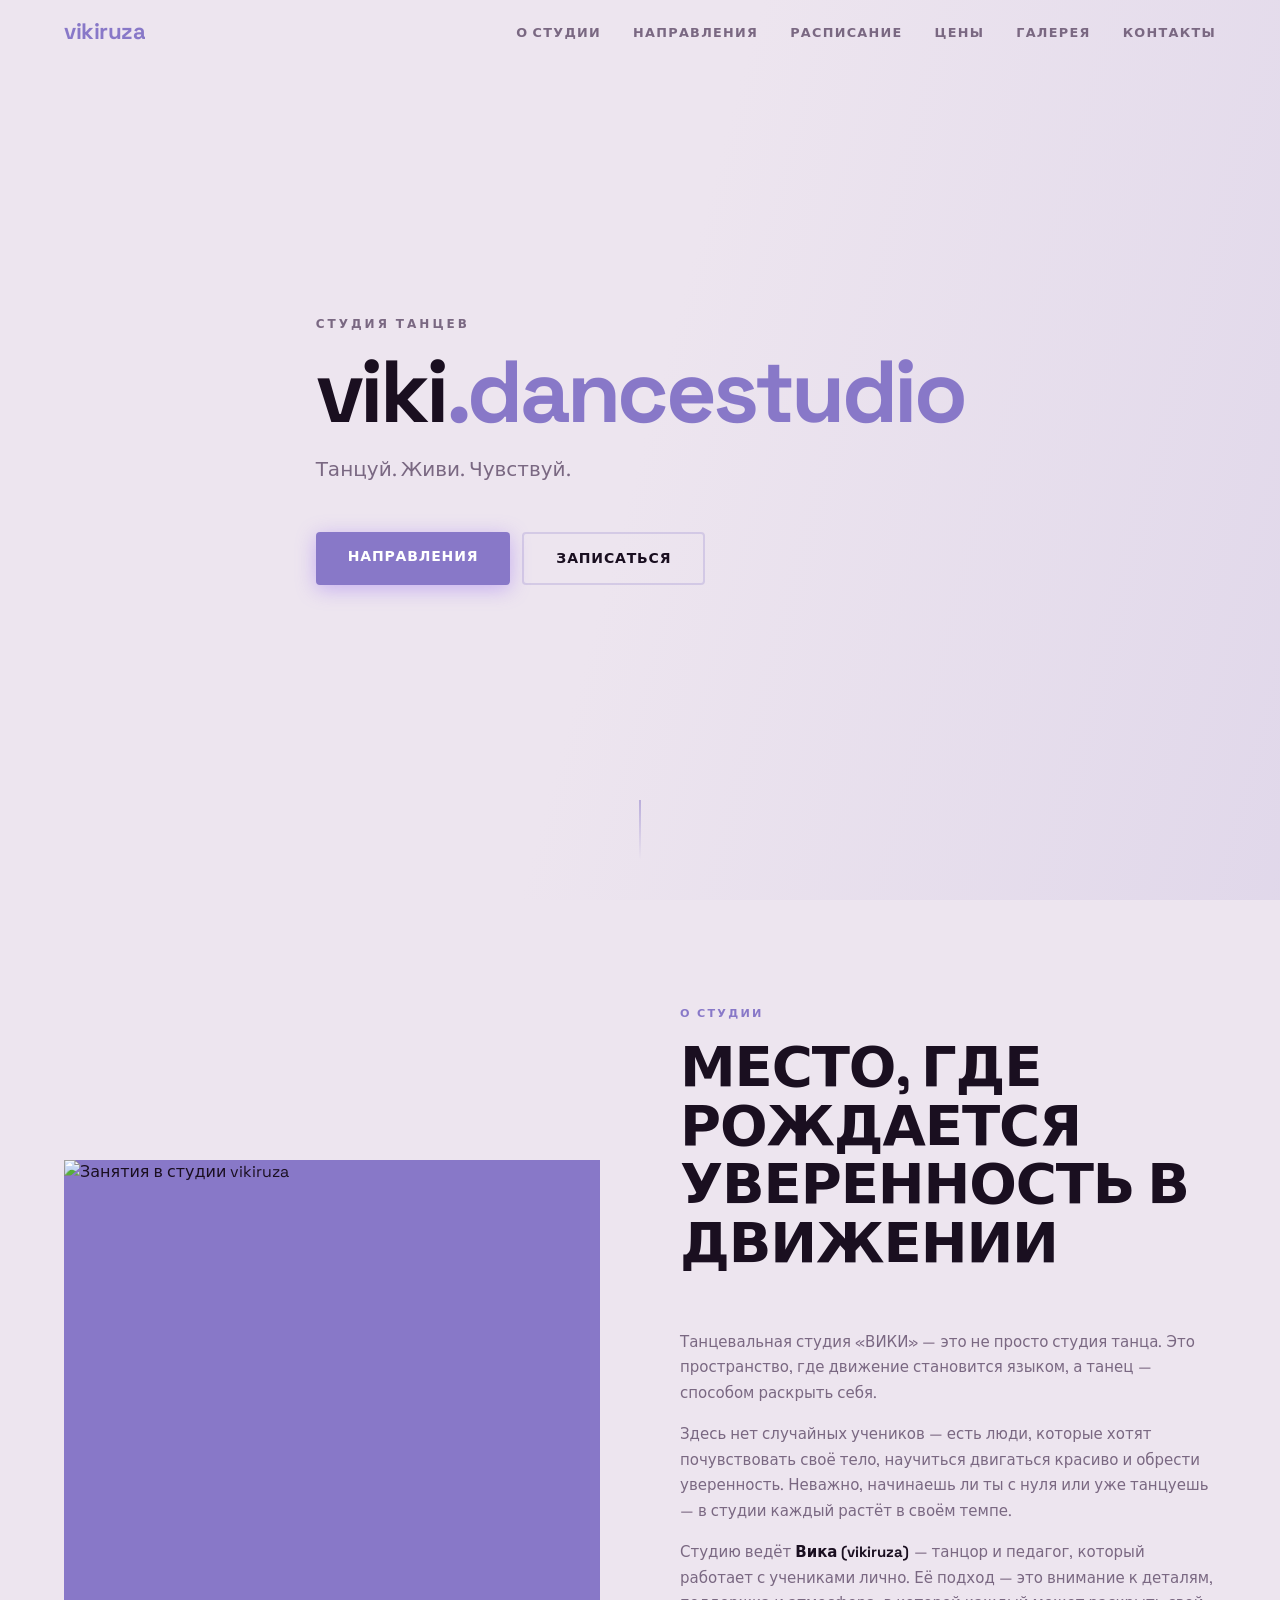
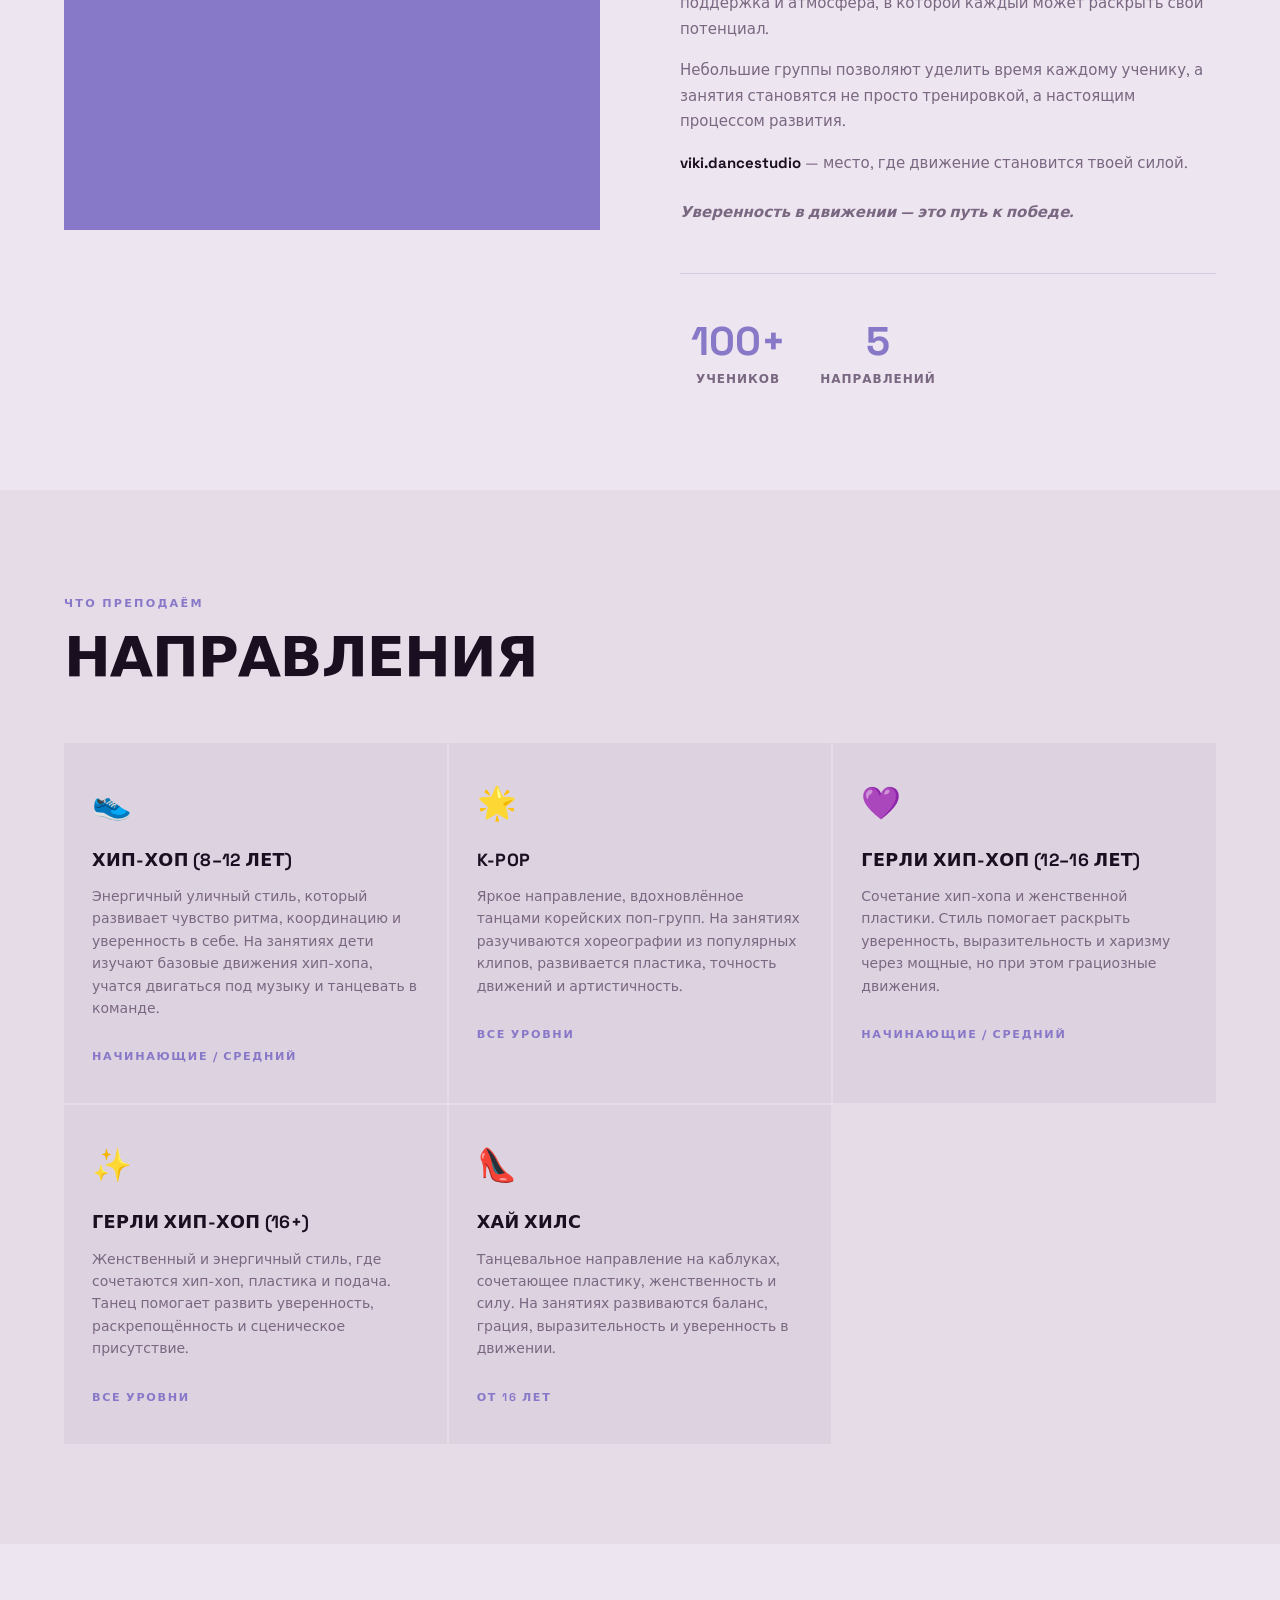
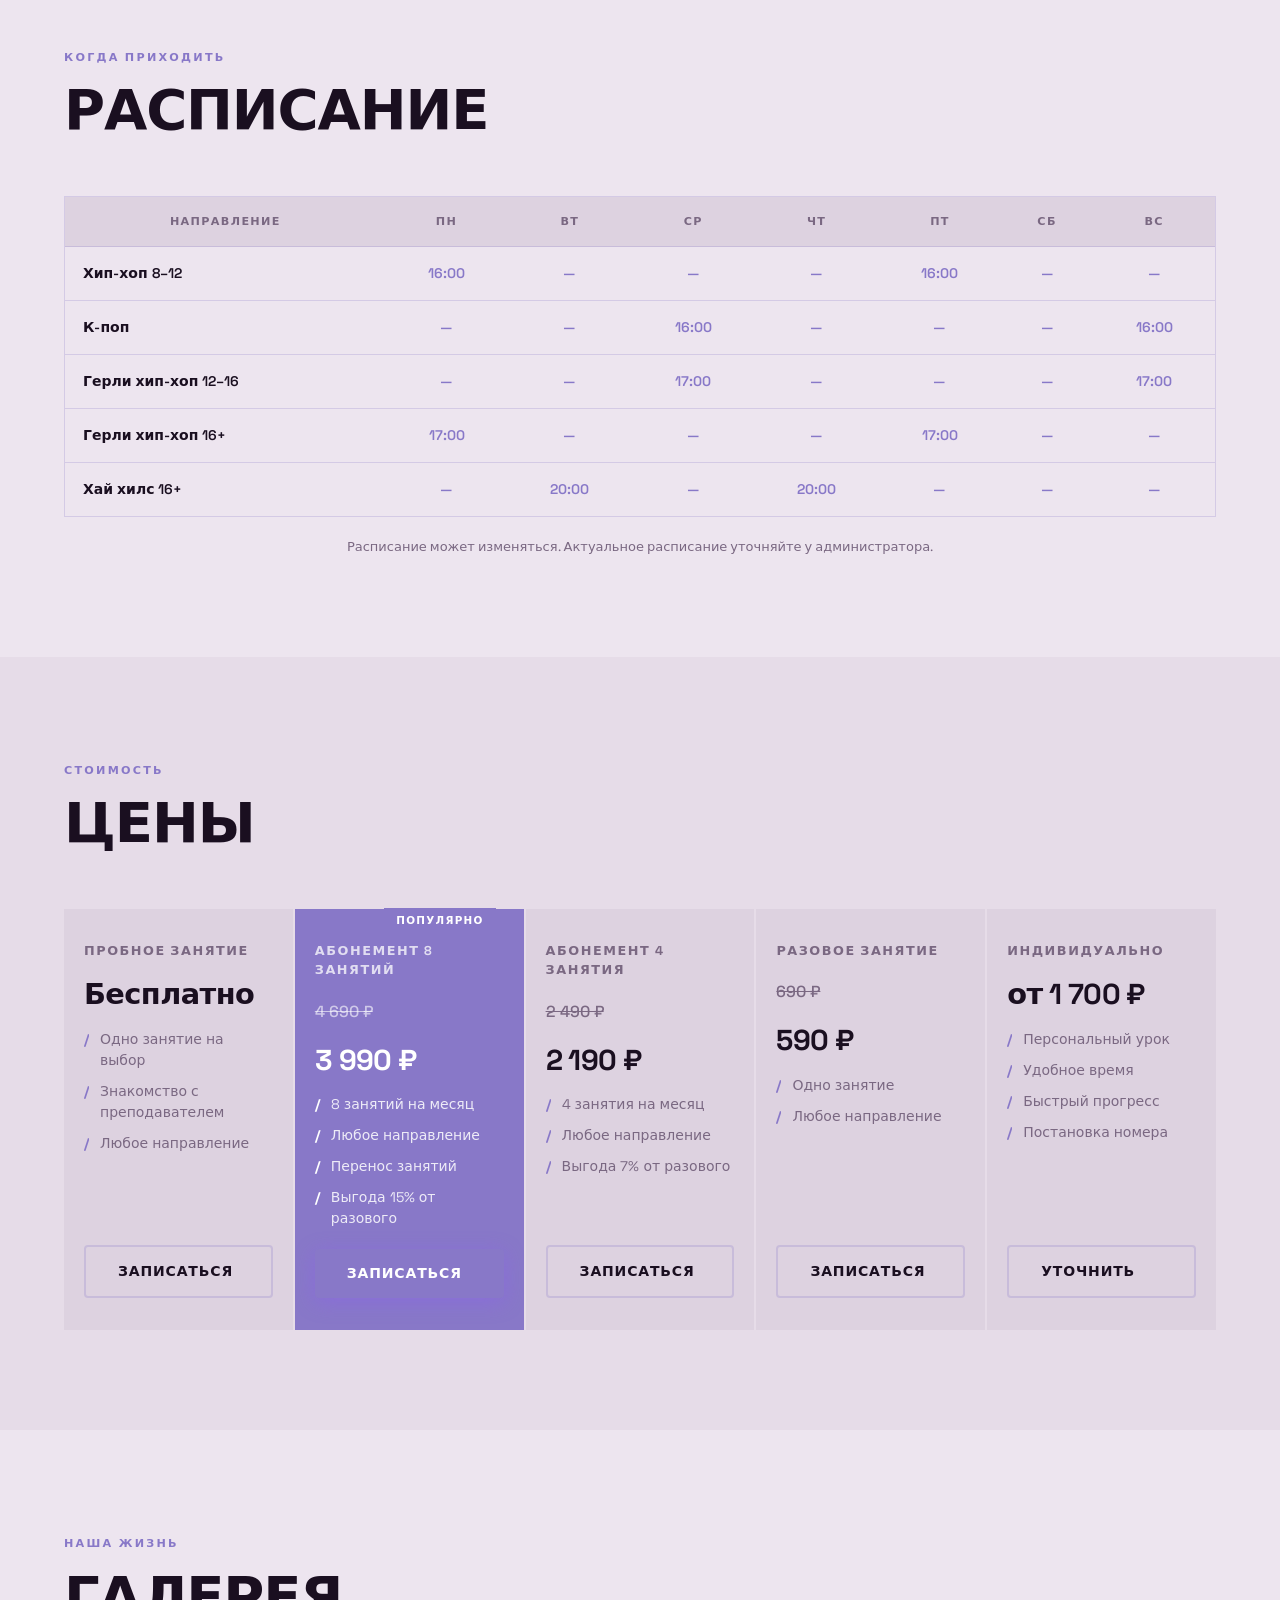
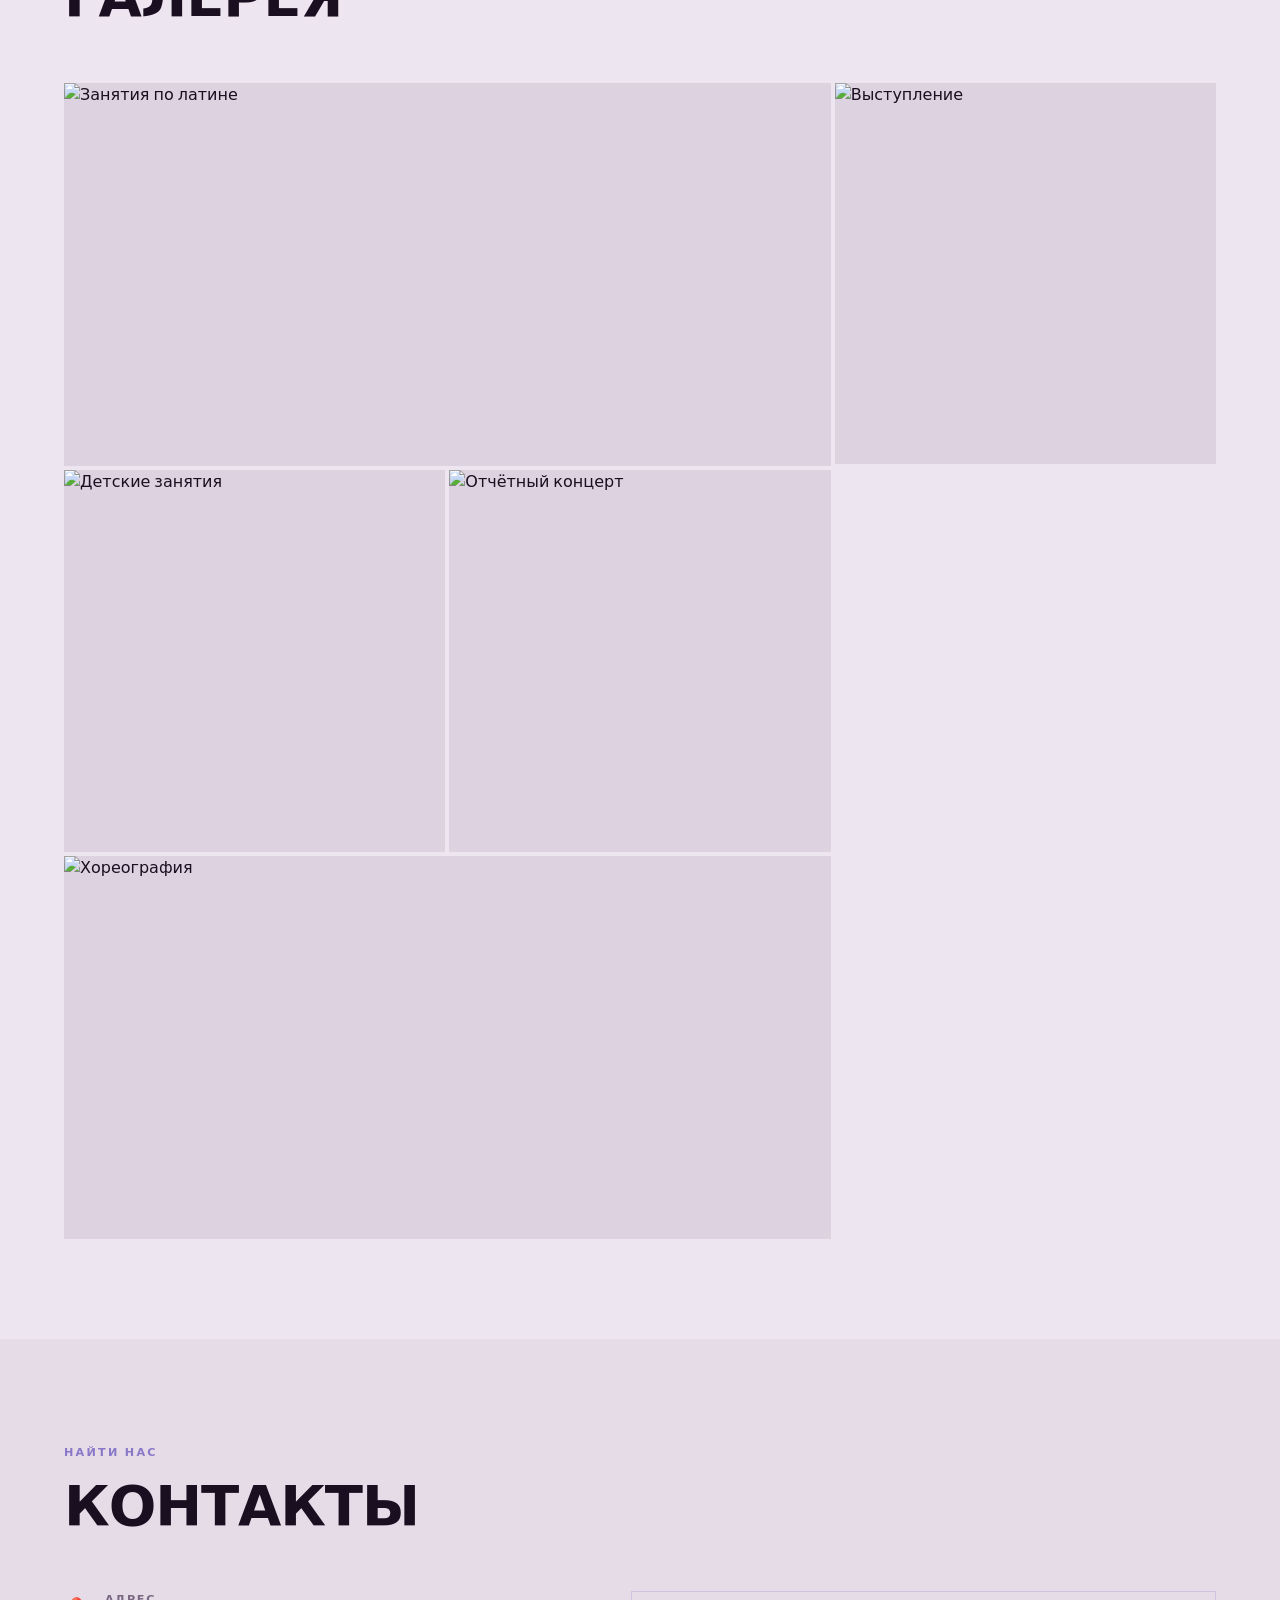
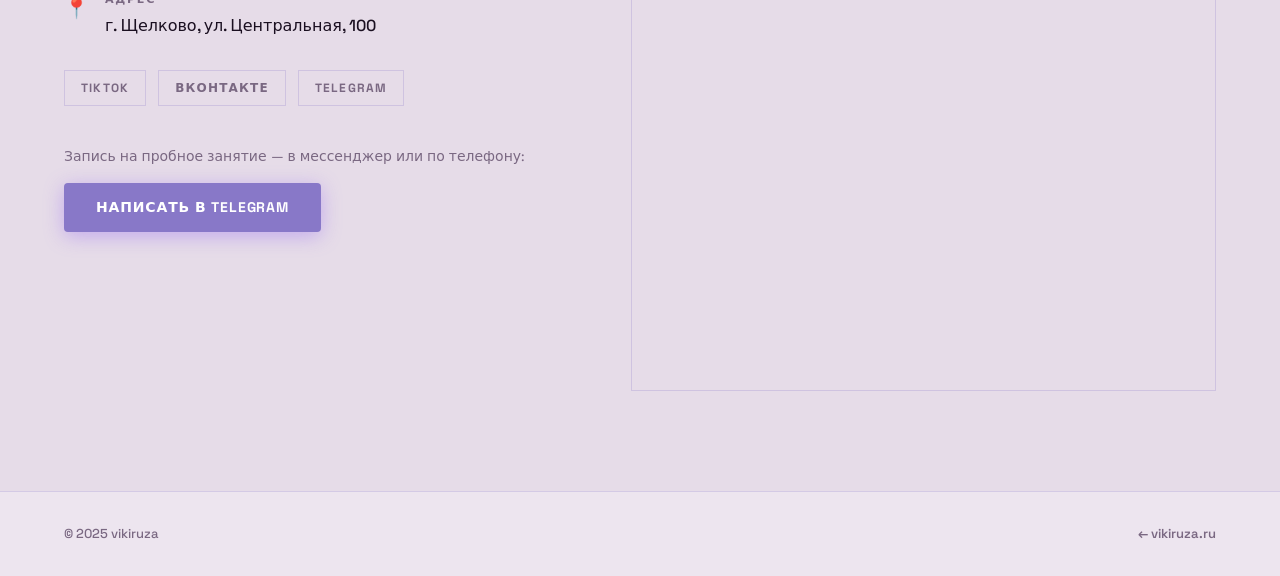
==== dancestudio/index.html @ 32220b88 "+" ====
<!DOCTYPE html>
<html lang="ru">
<head>
  <meta charset="UTF-8">
  <meta name="viewport" content="width=device-width, initial-scale=1.0">
  <title>vikiruza — Студия танцев</title>
  <meta name="description" content="Студия танцев vikiruza — групповые и индивидуальные занятия. Латина, хастл, чувственная хореография.">
  <link rel="stylesheet" href="../style.css">
  <link rel="preconnect" href="https://fonts.googleapis.com">
  <link rel="preconnect" href="https://fonts.gstatic.com" crossorigin>
  <link href="https://fonts.googleapis.com/css2?family=Space+Grotesk:wght@400;500;600;700;800&display=swap" rel="stylesheet">
</head>
<body>

  <!-- Навигация -->
  <header class="header">
    <nav class="nav container">
      <a href="/" class="nav__logo">vikiruza</a>
      <button class="nav__burger" id="burger" aria-label="Меню">
        <span></span><span></span><span></span>
      </button>
      <ul class="nav__links" id="nav-links">
        <li><a href="#about">О студии</a></li>
        <li><a href="#directions">Направления</a></li>
        <li><a href="#schedule">Расписание</a></li>
        <li><a href="#prices">Цены</a></li>
        <li><a href="#gallery">Галерея</a></li>
        <li><a href="#contacts">Контакты</a></li>
      </ul>
    </nav>
  </header>

  <!-- Hero -->
  <section class="hero" id="hero">
    <div class="hero__bg"></div>
    <div class="hero__content container">
      <p class="hero__subtitle">Студия танцев</p>
      <h1 class="hero__title">viki<span class="hero__title-accent">.dancestudio</span></h1>
      <p class="hero__tagline">Танцуй. Живи. Чувствуй.</p>
      <div class="hero__actions">
        <a href="#directions" class="btn btn--primary">Направления</a>
        <a href="#contacts" class="btn btn--outline">Записаться</a>
      </div>
    </div>
    <a href="#about" class="hero__scroll" aria-label="Прокрутить вниз">
      <span class="hero__scroll-line"></span>
    </a>
  </section>

  <!-- О студии -->
  <section class="about section" id="about">
    <div class="container">
      <div class="about__grid">
        <div class="about__image">
          <img src="../images/about.jpg" alt="Занятия в студии vikiruza" loading="lazy">
        </div>
        <div class="about__text">
          <span class="label">О студии</span>
          <h2 class="section__title">Место, где рождается уверенность в движении</h2>
          <p>Танцевальная студия «ВИКИ» — это не просто студия танца. Это пространство, где движение становится языком, а танец — способом раскрыть себя.</p>
          <p>Здесь нет случайных учеников — есть люди, которые хотят почувствовать своё тело, научиться двигаться красиво и обрести уверенность. Неважно, начинаешь ли ты с нуля или уже танцуешь — в студии каждый растёт в своём темпе.</p>
          <p>Студию ведёт <strong>Вика (vikiruza)</strong> — танцор и педагог, который работает с учениками лично. Её подход — это внимание к деталям, поддержка и атмосфера, в которой каждый может раскрыть свой потенциал.</p>
          <p>Небольшие группы позволяют уделить время каждому ученику, а занятия становятся не просто тренировкой, а настоящим процессом развития.</p>
          <p><strong>viki.dancestudio</strong> — место, где движение становится твоей силой.</p>
          <p class="about__tagline">Уверенность в движении — это путь к победе.</p>
          <ul class="about__facts">
            <li><strong>100+</strong><span>учеников</span></li>
            <li><strong>5</strong><span>направлений</span></li>
          </ul>
        </div>
      </div>
    </div>
  </section>

  <!-- Направления -->
  <section class="directions section section--alt" id="directions">
    <div class="container">
      <span class="label">Что преподаём</span>
      <h2 class="section__title">Направления</h2>
      <div class="directions__grid">
        <div class="direction-card">
          <div class="direction-card__icon">👟</div>
          <h3>Хип-хоп (8–12 лет)</h3>
          <p>Энергичный уличный стиль, который развивает чувство ритма, координацию и уверенность в себе. На занятиях дети изучают базовые движения хип-хопа, учатся двигаться под музыку и танцевать в команде.</p>
          <span class="direction-card__level">Начинающие / Средний</span>
        </div>
        <div class="direction-card">
          <div class="direction-card__icon">🌟</div>
          <h3>K-POP</h3>
          <p>Яркое направление, вдохновлённое танцами корейских поп-групп. На занятиях разучиваются хореографии из популярных клипов, развивается пластика, точность движений и артистичность.</p>
          <span class="direction-card__level">Все уровни</span>
        </div>
        <div class="direction-card">
          <div class="direction-card__icon">💜</div>
          <h3>Герли хип-хоп (12–16 лет)</h3>
          <p>Сочетание хип-хопа и женственной пластики. Стиль помогает раскрыть уверенность, выразительность и харизму через мощные, но при этом грациозные движения.</p>
          <span class="direction-card__level">Начинающие / Средний</span>
        </div>
        <div class="direction-card">
          <div class="direction-card__icon">✨</div>
          <h3>Герли хип-хоп (16+)</h3>
          <p>Женственный и энергичный стиль, где сочетаются хип-хоп, пластика и подача. Танец помогает развить уверенность, раскрепощённость и сценическое присутствие.</p>
          <span class="direction-card__level">Все уровни</span>
        </div>
        <div class="direction-card">
          <div class="direction-card__icon">👠</div>
          <h3>Хай хилс</h3>
          <p>Танцевальное направление на каблуках, сочетающее пластику, женственность и силу. На занятиях развиваются баланс, грация, выразительность и уверенность в движении.</p>
          <span class="direction-card__level">От 16 лет</span>
        </div>
      </div>
    </div>
  </section>

  <!-- Расписание -->
  <section class="schedule section" id="schedule">
    <div class="container">
      <span class="label">Когда приходить</span>
      <h2 class="section__title">Расписание</h2>
      <div class="schedule__table-wrap">
        <table class="schedule__table">
          <thead>
            <tr>
              <th>Направление</th>
              <th>Пн</th>
              <th>Вт</th>
              <th>Ср</th>
              <th>Чт</th>
              <th>Пт</th>
              <th>Сб</th>
              <th>Вс</th>
            </tr>
          </thead>
          <tbody>
            <tr>
              <td>Хип-хоп 8–12</td>
              <td>16:00</td>
              <td>—</td>
              <td>—</td>
              <td>—</td>
              <td>16:00</td>
              <td>—</td>
              <td>—</td>
            </tr>
            <tr>
              <td>К-поп</td>
              <td>—</td>
              <td>—</td>
              <td>16:00</td>
              <td>—</td>
              <td>—</td>
              <td>—</td>
              <td>16:00</td>
            </tr>
            <tr>
              <td>Герли хип-хоп 12–16</td>
              <td>—</td>
              <td>—</td>
              <td>17:00</td>
              <td>—</td>
              <td>—</td>
              <td>—</td>
              <td>17:00</td>
            </tr>
            <tr>
              <td>Герли хип-хоп 16+</td>
              <td>17:00</td>
              <td>—</td>
              <td>—</td>
              <td>—</td>
              <td>17:00</td>
              <td>—</td>
              <td>—</td>
            </tr>
            <tr>
              <td>Хай хилс 16+</td>
              <td>—</td>
              <td>20:00</td>
              <td>—</td>
              <td>20:00</td>
              <td>—</td>
              <td>—</td>
              <td>—</td>
            </tr>
          </tbody>
        </table>
      </div>
      <p class="schedule__note">Расписание может изменяться. Актуальное расписание уточняйте у администратора.</p>
    </div>
  </section>

  <!-- Цены -->
  <section class="prices section section--alt" id="prices">
    <div class="container">
      <span class="label">Стоимость</span>
      <h2 class="section__title">Цены</h2>
      <div class="prices__grid">
        <div class="price-card">
          <h3 class="price-card__title">Пробное занятие</h3>
          <div class="price-card__price">Бесплатно</div>
          <ul class="price-card__features">
            <li>Одно занятие на выбор</li>
            <li>Знакомство с преподавателем</li>
            <li>Любое направление</li>
          </ul>
          <a href="#contacts" class="btn btn--outline">Записаться</a>
        </div>
        <div class="price-card price-card--featured">
          <span class="price-card__badge">Популярно</span>
          <h3 class="price-card__title">Абонемент 8 занятий</h3>
          <div class="price-card__old-price">4 690 ₽</div>
          <div class="price-card__price">3 990 ₽</div>
          <ul class="price-card__features">
            <li>8 занятий на месяц</li>
            <li>Любое направление</li>
            <li>Перенос занятий</li>
            <li>Выгода 15% от разового</li>
          </ul>
          <a href="#contacts" class="btn btn--primary">Записаться</a>
        </div>
        <div class="price-card">
          <h3 class="price-card__title">Абонемент 4 занятия</h3>
          <div class="price-card__old-price">2 490 ₽</div>
          <div class="price-card__price">2 190 ₽</div>
          <ul class="price-card__features">
            <li>4 занятия на месяц</li>
            <li>Любое направление</li>
            <li>Выгода 7% от разового</li>
          </ul>
          <a href="#contacts" class="btn btn--outline">Записаться</a>
        </div>
        <div class="price-card">
          <h3 class="price-card__title">Разовое занятие</h3>
          <div class="price-card__old-price">690 ₽</div>
          <div class="price-card__price">590 ₽</div>
          <ul class="price-card__features">
            <li>Одно занятие</li>
            <li>Любое направление</li>
          </ul>
          <a href="#contacts" class="btn btn--outline">Записаться</a>
        </div>
        <div class="price-card">
          <h3 class="price-card__title">Индивидуально</h3>
          <div class="price-card__price">от 1 700 ₽</div>
          <ul class="price-card__features">
            <li>Персональный урок</li>
            <li>Удобное время</li>
            <li>Быстрый прогресс</li>
            <li>Постановка номера</li>
          </ul>
          <a href="#contacts" class="btn btn--outline">Уточнить</a>
        </div>
      </div>
    </div>
  </section>

  <!-- Галерея -->
  <section class="gallery section" id="gallery">
    <div class="container">
      <span class="label">Наша жизнь</span>
      <h2 class="section__title">Галерея</h2>
      <div class="gallery__grid">
        <div class="gallery__item gallery__item--wide">
          <img src="../images/gallery-1.jpg" alt="Занятия по латине" loading="lazy">
        </div>
        <div class="gallery__item">
          <img src="../images/gallery-2.jpg" alt="Выступление" loading="lazy">
        </div>
        <div class="gallery__item">
          <img src="../images/gallery-3.jpg" alt="Детские занятия" loading="lazy">
        </div>
        <div class="gallery__item">
          <img src="../images/gallery-4.jpg" alt="Отчётный концерт" loading="lazy">
        </div>
        <div class="gallery__item gallery__item--wide">
          <img src="../images/gallery-5.jpg" alt="Хореография" loading="lazy">
        </div>
      </div>
    </div>
  </section>

  <!-- Контакты -->
  <section class="contacts section section--alt" id="contacts">
    <div class="container">
      <span class="label">Найти нас</span>
      <h2 class="section__title">Контакты</h2>
      <div class="contacts__grid">
        <div class="contacts__info">
          <div class="contact-item">
            <span class="contact-item__icon">📍</span>
            <div>
              <strong>Адрес</strong>
              <p>г. Щелково, ул. Центральная, 100</p>
            </div>
          </div>
          <div class="contacts__socials">
            <a href="https://www.tiktok.com/@vikiruza" class="social-link" target="_blank" rel="noopener" aria-label="TikTok">TikTok</a>
            <a href="https://vk.ru/vikiruza" class="social-link" target="_blank" rel="noopener" aria-label="ВКонтакте">ВКонтакте</a>
            <a href="https://t.me/vikiruza" class="social-link" target="_blank" rel="noopener" aria-label="Telegram">Telegram</a>
          </div>
          <div class="contacts__cta">
            <p>Запись на пробное занятие — в мессенджер или по телефону:</p>
            <a href="https://t.me/vikiruza" class="btn btn--primary">Написать в Telegram</a>
          </div>
        </div>
        <div class="contacts__map">
          <iframe src="https://yandex.ru/map-widget/v1/?um=constructor%3A6bc44631f1b0095b5c7dbdef5fd8cea3d06340b3f3d5238e6c16179bdf54d4cd&amp;source=constructor" width="100%" height="100%" frameborder="0" style="border:0;display:block;"></iframe>
        </div>
      </div>
    </div>
  </section>

  <footer class="footer">
    <div class="container footer__inner">
      <p>&copy; 2025 vikiruza</p>
      <a href="/" class="footer__back-link">← vikiruza.ru</a>
    </div>
  </footer>

  <script>
    // мобильное меню
    const burger = document.getElementById('burger');
    const navLinks = document.getElementById('nav-links');
    burger.addEventListener('click', () => {
      navLinks.classList.toggle('open');
      burger.classList.toggle('active');
    });

    navLinks.querySelectorAll('a').forEach(link => {
      link.addEventListener('click', () => {
        navLinks.classList.remove('open');
        burger.classList.remove('active');
      });
    });

    // прилипающая навигация
    const header = document.querySelector('.header');
    window.addEventListener('scroll', () => {
      header.classList.toggle('header--scrolled', window.scrollY > 50);
    });
  </script>

</body>
</html>
---- style.css ----
/* ===== ПЕРЕМЕННЫЕ ===== */
:root {
  --color-bg: #EDE5EF;
  --color-surface: #E6DCE8;
  --color-surface-2: #DDD2E0;
  --color-purple: #8878C8;
  --color-pink: #8878C8;
  --color-text: #1A0F20;
  --color-text-muted: #7A6882;
  --color-border: rgba(136, 120, 200, 0.25);

  --gradient: #8878C8;
  --gradient-45: #8878C8;

  --font: 'Space Grotesk', system-ui, sans-serif;

  --max-width: 1200px;
  --section-padding: 100px;
  --nav-height: 64px;
}

/* ===== СБРОС ===== */
*, *::before, *::after {
  box-sizing: border-box;
  margin: 0;
  padding: 0;
}

html {
  scroll-behavior: smooth;
  font-size: 16px;
}

body {
  font-family: var(--font);
  background-color: var(--color-bg);
  color: var(--color-text);
  line-height: 1.5;
  overflow-x: hidden;
}

img {
  display: block;
  max-width: 100%;
  width: 100%;
  height: 100%;
  object-fit: cover;
}

a {
  color: inherit;
  text-decoration: none;
  transition: color 0.2s;
}

ul { list-style: none; }

/* ===== УТИЛИТЫ ===== */
.container {
  max-width: var(--max-width);
  margin: 0 auto;
  padding: 0 24px;
}

.section {
  padding: var(--section-padding) 0;
}

.section--alt {
  background-color: var(--color-surface);
}

.label {
  display: inline-block;
  font-size: 0.7rem;
  font-weight: 700;
  letter-spacing: 0.2em;
  text-transform: uppercase;
  background: var(--gradient);
  -webkit-background-clip: text;
  -webkit-text-fill-color: transparent;
  background-clip: text;
  margin-bottom: 16px;
}

.section__title {
  font-size: clamp(2.2rem, 5vw, 3.5rem);
  font-weight: 800;
  line-height: 1.05;
  letter-spacing: -0.02em;
  text-transform: uppercase;
  margin-bottom: 56px;
  color: var(--color-text);
}

.gradient-text {
  background: var(--gradient);
  -webkit-background-clip: text;
  -webkit-text-fill-color: transparent;
  background-clip: text;
}

/* ===== КНОПКИ ===== */
.btn {
  display: inline-block;
  padding: 14px 32px;
  font-family: var(--font);
  font-size: 0.875rem;
  font-weight: 700;
  letter-spacing: 0.06em;
  text-transform: uppercase;
  cursor: pointer;
  transition: all 0.2s;
  border-radius: 4px;
}

.btn--primary {
  background: var(--gradient);
  color: #fff;
  border: none;
  box-shadow: 0 4px 20px rgba(139, 92, 246, 0.4);
}

.btn--primary:hover {
  box-shadow: 0 6px 32px rgba(139, 92, 246, 0.6);
  transform: translateY(-1px);
}

.btn--outline {
  background: transparent;
  border: 2px solid var(--color-border);
  color: var(--color-text);
}

.btn--outline:hover {
  border-color: var(--color-purple);
  color: var(--color-purple);
}

/* ===== НАВИГАЦИЯ ===== */
.header {
  position: fixed;
  top: 0;
  left: 0;
  right: 0;
  z-index: 100;
  transition: background 0.3s;
}

.header--scrolled {
  background: rgba(237, 229, 239, 0.9);
  backdrop-filter: blur(16px);
  border-bottom: 1px solid var(--color-border);
}

.nav {
  display: flex;
  align-items: center;
  justify-content: space-between;
  height: var(--nav-height);
}

.nav__logo {
  font-size: 1.4rem;
  font-weight: 800;
  letter-spacing: -0.02em;
  background: var(--gradient);
  -webkit-background-clip: text;
  -webkit-text-fill-color: transparent;
  background-clip: text;
}

.nav__links {
  display: flex;
  gap: 32px;
}

.nav__links a {
  font-size: 0.8rem;
  font-weight: 600;
  letter-spacing: 0.1em;
  text-transform: uppercase;
  color: var(--color-text-muted);
  transition: color 0.2s;
}

.nav__links a:hover {
  color: var(--color-text);
}

/* бургер */
.nav__burger {
  display: none;
  flex-direction: column;
  gap: 5px;
  background: none;
  border: none;
  cursor: pointer;
  padding: 4px;
}

.nav__burger span {
  display: block;
  width: 24px;
  height: 2px;
  background: var(--color-text);
  transition: transform 0.3s, opacity 0.3s;
}

.nav__burger.active span:nth-child(1) { transform: translateY(7px) rotate(45deg); }
.nav__burger.active span:nth-child(2) { opacity: 0; }
.nav__burger.active span:nth-child(3) { transform: translateY(-7px) rotate(-45deg); }

/* ===== HERO ===== */
.hero {
  position: relative;
  height: 100svh;
  min-height: 600px;
  display: flex;
  align-items: center;
  overflow: hidden;
}

.hero__bg {
  position: absolute;
  inset: 0;
  background: url('images/hero.jpg') center / cover no-repeat;
}

.hero__bg::after {
  content: '';
  position: absolute;
  inset: 0;
  background: linear-gradient(105deg,
    rgba(237, 229, 239, 0.88) 0%,
    rgba(237, 229, 239, 0.65) 50%,
    rgba(136, 120, 200, 0.12) 100%
  );
}

.hero__content {
  position: relative;
  z-index: 1;
  max-width: 800px;
}

.hero__subtitle {
  font-size: 0.75rem;
  font-weight: 700;
  letter-spacing: 0.25em;
  text-transform: uppercase;
  color: var(--color-text-muted);
  margin-bottom: 20px;
}

.hero__title {
  font-size: min(calc((100vw - 48px) / 8.5), 5.5rem);
  white-space: nowrap;
  font-weight: 800;
  line-height: 0.88;
  letter-spacing: -0.04em;
  margin-bottom: 8px;
  color: var(--color-text);
}

.hero__title-accent {
  background: var(--gradient);
  -webkit-background-clip: text;
  -webkit-text-fill-color: transparent;
  background-clip: text;
}

.hero__tagline {
  font-size: clamp(1rem, 2.5vw, 1.25rem);
  font-weight: 400;
  color: var(--color-text-muted);
  margin-top: 24px;
  margin-bottom: 48px;
}

.hero__actions {
  display: flex;
  gap: 12px;
  flex-wrap: wrap;
}

.hero__scroll {
  position: absolute;
  bottom: 40px;
  left: 50%;
  transform: translateX(-50%);
  z-index: 1;
}

.hero__scroll-line {
  display: block;
  width: 1px;
  height: 60px;
  background: linear-gradient(to bottom, var(--color-purple), transparent);
  animation: scrollLine 2s ease-in-out infinite;
}

@keyframes scrollLine {
  0% { transform: scaleY(0); transform-origin: top; }
  50% { transform: scaleY(1); transform-origin: top; }
  51% { transform: scaleY(1); transform-origin: bottom; }
  100% { transform: scaleY(0); transform-origin: bottom; }
}

/* ===== О ШКОЛЕ ===== */
.about__grid {
  display: grid;
  grid-template-columns: 1fr 1fr;
  gap: 80px;
  align-items: center;
}

.about__image {
  position: relative;
  aspect-ratio: 4/5;
  overflow: hidden;
}

.about__image::before {
  content: '';
  position: absolute;
  inset: -2px;
  background: var(--gradient-45);
  z-index: -1;
  border-radius: 2px;
}

.about__image img {
  transition: transform 0.6s ease;
}

.about__image:hover img {
  transform: scale(1.04);
}

.about__text p {
  color: var(--color-text-muted);
  margin-bottom: 16px;
  font-size: 0.9375rem;
  line-height: 1.7;
}

.about__text strong {
  color: var(--color-text);
}

.about__facts {
  display: grid;
  grid-template-columns: repeat(4, 1fr);
  gap: 24px;
  margin-top: 48px;
  padding-top: 48px;
  border-top: 1px solid var(--color-border);
}

.about__facts li { text-align: center; }

.about__facts strong {
  display: block;
  font-size: 2.5rem;
  font-weight: 800;
  background: var(--gradient);
  -webkit-background-clip: text;
  -webkit-text-fill-color: transparent;
  background-clip: text;
  line-height: 1;
  margin-bottom: 4px;
}

.about__facts span {
  font-size: 0.75rem;
  font-weight: 600;
  letter-spacing: 0.08em;
  text-transform: uppercase;
  color: var(--color-text-muted);
}

.about__tagline {
  margin-top: 24px;
  font-size: 1.1rem;
  font-weight: 700;
  font-style: italic;
  color: var(--color-purple);
}

/* ===== НАПРАВЛЕНИЯ ===== */
.directions__grid {
  display: grid;
  grid-template-columns: repeat(3, 1fr);
  gap: 2px;
}

.direction-card {
  padding: 36px 28px;
  background: var(--color-surface-2);
  transition: background 0.25s;
  position: relative;
  overflow: hidden;
}

.direction-card::before {
  content: '';
  position: absolute;
  bottom: 0;
  left: 0;
  right: 0;
  height: 2px;
  background: var(--gradient);
  transform: scaleX(0);
  transition: transform 0.3s;
}

.direction-card:hover::before {
  transform: scaleX(1);
}

.direction-card:hover {
  background: #D6C8DA;
}

.direction-card__icon {
  font-size: 2rem;
  margin-bottom: 20px;
}

.direction-card h3 {
  font-size: 1.1rem;
  font-weight: 700;
  text-transform: uppercase;
  letter-spacing: 0.02em;
  margin-bottom: 12px;
  color: var(--color-text);
}

.direction-card p {
  font-size: 0.875rem;
  color: var(--color-text-muted);
  line-height: 1.6;
  margin-bottom: 24px;
}

.direction-card__level {
  font-size: 0.7rem;
  font-weight: 700;
  letter-spacing: 0.15em;
  text-transform: uppercase;
  background: var(--gradient);
  -webkit-background-clip: text;
  -webkit-text-fill-color: transparent;
  background-clip: text;
}

/* ===== РАСПИСАНИЕ ===== */
.schedule__table-wrap {
  overflow-x: auto;
  -webkit-overflow-scrolling: touch;
  border: 1px solid var(--color-border);
}

.schedule__table {
  width: 100%;
  border-collapse: collapse;
  min-width: 700px;
}

.schedule__table th,
.schedule__table td {
  padding: 16px 18px;
  text-align: center;
  border-bottom: 1px solid var(--color-border);
  font-size: 0.875rem;
}

.schedule__table th {
  font-size: 0.7rem;
  font-weight: 700;
  letter-spacing: 0.12em;
  text-transform: uppercase;
  background: var(--color-surface-2);
  color: var(--color-text-muted);
}

.schedule__table td:first-child {
  text-align: left;
  font-weight: 600;
  color: var(--color-text);
}

.schedule__table td {
  color: var(--color-text-muted);
}

.schedule__table td:not(:first-child):not(:empty) {
  color: var(--color-purple);
  font-weight: 600;
}

.schedule__table tr:last-child td {
  border-bottom: none;
}

.schedule__table tr:hover td {
  background: var(--color-surface-2);
}

.schedule__note {
  margin-top: 20px;
  font-size: 0.8125rem;
  color: var(--color-text-muted);
  text-align: center;
}

/* ===== ЦЕНЫ ===== */
.prices__grid {
  display: grid;
  grid-template-columns: repeat(5, 1fr);
  gap: 2px;
}

.price-card {
  padding: 32px 20px;
  background: var(--color-surface-2);
  display: flex;
  flex-direction: column;
  gap: 20px;
  position: relative;
}

.price-card--featured {
  background: var(--gradient-45);
  position: relative;
  z-index: 0;
}

.price-card--featured .price-card__title {
  color: rgba(255, 255, 255, 0.75);
  -webkit-text-fill-color: unset;
}

.price-card--featured .price-card__features li {
  color: rgba(255, 255, 255, 0.85);
}

.price-card--featured .price-card__features li::before {
  background: none;
  -webkit-text-fill-color: #fff;
  color: #fff;
}

.price-card__badge {
  position: absolute;
  top: -1px;
  right: 28px;
  background: var(--gradient);
  color: #fff;
  font-size: 0.65rem;
  font-weight: 700;
  letter-spacing: 0.12em;
  text-transform: uppercase;
  padding: 5px 12px;
}

.price-card__title {
  font-size: 0.8rem;
  font-weight: 700;
  letter-spacing: 0.12em;
  text-transform: uppercase;
  color: var(--color-text-muted);
}

.price-card__price {
  font-size: 1.8rem;
  font-weight: 800;
  letter-spacing: -0.02em;
  line-height: 1;
  color: var(--color-text);
}

.price-card--featured .price-card__price {
  color: #fff;
  -webkit-text-fill-color: #fff;
}

.price-card__old-price {
  font-size: 1rem;
  font-weight: 500;
  color: var(--color-text-muted);
  text-decoration: line-through;
  margin-bottom: 2px;
}

.price-card--featured .price-card__old-price {
  color: rgba(255, 255, 255, 0.6);
}

.price-card__features {
  flex: 1;
  display: flex;
  flex-direction: column;
  gap: 10px;
}

.price-card__features li {
  font-size: 0.875rem;
  color: var(--color-text-muted);
  padding-left: 16px;
  position: relative;
}

.price-card__features li::before {
  content: '/';
  position: absolute;
  left: 0;
  background: var(--gradient);
  -webkit-background-clip: text;
  -webkit-text-fill-color: transparent;
  background-clip: text;
  font-weight: 700;
}

/* ===== ГАЛЕРЕЯ ===== */
.gallery__grid {
  display: grid;
  grid-template-columns: repeat(3, 1fr);
  gap: 4px;
}

.gallery__item {
  overflow: hidden;
  aspect-ratio: 1;
  background: var(--color-surface-2);
  position: relative;
}

.gallery__item--wide {
  grid-column: span 2;
  aspect-ratio: 2/1;
}

.gallery__item img {
  transition: transform 0.5s ease;
}

.gallery__item::after {
  content: '';
  position: absolute;
  inset: 0;
  background: var(--gradient-45);
  opacity: 0;
  transition: opacity 0.3s;
  mix-blend-mode: multiply;
}

.gallery__item:hover img {
  transform: scale(1.06);
}

.gallery__item:hover::after {
  opacity: 0.3;
}

/* ===== КОНТАКТЫ ===== */
.contacts__grid {
  display: grid;
  grid-template-columns: 1fr 1.2fr;
  gap: 80px;
  align-items: start;
}

.contact-item {
  display: flex;
  gap: 16px;
  margin-bottom: 32px;
  align-items: flex-start;
}

.contact-item__icon {
  font-size: 1.25rem;
  margin-top: 2px;
}

.contact-item strong {
  display: block;
  font-size: 0.7rem;
  font-weight: 700;
  letter-spacing: 0.15em;
  text-transform: uppercase;
  color: var(--color-text-muted);
  margin-bottom: 6px;
}

.contact-item p, .contact-item a {
  font-size: 1rem;
  font-weight: 500;
  color: var(--color-text);
}

.contact-item a:hover {
  color: var(--color-purple);
}

.contacts__socials {
  display: flex;
  gap: 12px;
  flex-wrap: wrap;
  margin-bottom: 40px;
}

.social-link {
  font-size: 0.75rem;
  font-weight: 700;
  letter-spacing: 0.1em;
  text-transform: uppercase;
  color: var(--color-text-muted);
  border: 1px solid var(--color-border);
  padding: 8px 16px;
  transition: all 0.2s;
}

.social-link:hover {
  color: var(--color-purple);
  border-color: var(--color-purple);
  box-shadow: 0 0 12px rgba(139, 92, 246, 0.2);
}

.contacts__cta p {
  font-size: 0.875rem;
  color: var(--color-text-muted);
  margin-bottom: 16px;
}

.contacts__map {
  height: 400px;
  overflow: hidden;
  position: relative;
}

.contacts__map::before {
  content: '';
  position: absolute;
  inset: 0;
  border: 1px solid var(--color-border);
  z-index: 1;
  pointer-events: none;
}

.contacts__map iframe {
  width: 100%;
  height: 100%;
  border: none;
}

.contacts__map-placeholder {
  width: 100%;
  height: 100%;
  display: flex;
  flex-direction: column;
  align-items: center;
  justify-content: center;
  background: var(--color-surface-2);
  color: var(--color-text-muted);
  text-align: center;
  gap: 8px;
  border: 1px solid var(--color-border);
}

.contacts__map-placeholder span {
  font-size: 2rem;
}

.contacts__map-placeholder p {
  font-size: 0.875rem;
  max-width: 200px;
}

/* ===== ФУТЕР ===== */
.footer {
  padding: 32px 0;
  border-top: 1px solid var(--color-border);
  text-align: center;
}

.footer__inner {
  display: flex;
  align-items: center;
  justify-content: space-between;
}

.footer p {
  font-size: 0.8125rem;
  color: var(--color-text-muted);
  font-weight: 500;
}

.footer__studio-link,
.footer__back-link {
  font-size: 0.8125rem;
  font-weight: 600;
  color: var(--color-text-muted);
  transition: color 0.2s;
}

.footer__studio-link:hover,
.footer__back-link:hover {
  color: var(--color-purple);
}

/* ===== ЛИЧНАЯ СТРАНИЦА ===== */
.nav__studio-link {
  font-size: 0.8rem;
  font-weight: 700;
  letter-spacing: 0.1em;
  text-transform: uppercase;
  background: var(--gradient);
  -webkit-background-clip: text;
  -webkit-text-fill-color: transparent;
  background-clip: text;
  border-bottom: 1px solid transparent;
  padding-bottom: 2px;
  transition: opacity 0.2s;
}

.nav__studio-link:hover {
  opacity: 0.75;
}

.personal-hero {
  position: relative;
  height: 100svh;
  min-height: 600px;
  display: flex;
  align-items: center;
  overflow: hidden;
}

.personal-hero__bg {
  position: absolute;
  inset: 0;
  background: url('images/hero.jpg') center / cover no-repeat;
}

.personal-hero__bg::after {
  content: '';
  position: absolute;
  inset: 0;
  background: linear-gradient(105deg,
    rgba(237, 229, 239, 0.88) 0%,
    rgba(237, 229, 239, 0.65) 50%,
    rgba(136, 120, 200, 0.12) 100%
  );
}

.personal-hero__content {
  position: relative;
  z-index: 1;
  max-width: 800px;
}

.personal-hero__title {
  font-size: min(calc((100vw - 48px) / 4.5), 9rem);
  font-weight: 800;
  line-height: 0.88;
  letter-spacing: -0.04em;
  margin-bottom: 8px;
  color: var(--color-text);
  white-space: nowrap;
}

.personal-hero__tagline {
  font-size: clamp(1rem, 2.5vw, 1.25rem);
  font-weight: 400;
  color: var(--color-text-muted);
  margin-top: 24px;
  margin-bottom: 40px;
}

.personal-hero__socials {
  display: flex;
  gap: 12px;
  flex-wrap: wrap;
}

/* о себе */
.personal-about__grid {
  display: grid;
  grid-template-columns: 1fr 1fr;
  gap: 80px;
  align-items: center;
}

.personal-about__image {
  position: relative;
  aspect-ratio: 3/4;
  overflow: hidden;
}

.personal-about__image::before {
  content: '';
  position: absolute;
  inset: -2px;
  background: var(--gradient-45);
  z-index: -1;
  border-radius: 2px;
}

.personal-about__image img {
  transition: transform 0.6s ease;
}

.personal-about__image:hover img {
  transform: scale(1.04);
}

.personal-about__text p {
  color: var(--color-text-muted);
  margin-bottom: 16px;
  font-size: 0.9375rem;
  line-height: 1.7;
}

.personal-about__text strong {
  color: var(--color-text);
}

.inline-link {
  background: var(--gradient);
  -webkit-background-clip: text;
  -webkit-text-fill-color: transparent;
  background-clip: text;
  font-weight: 600;
  border-bottom: 1px solid var(--color-pink);
}

.personal-about__stats {
  display: flex;
  gap: 40px;
  margin-top: 40px;
  padding-top: 40px;
  border-top: 1px solid var(--color-border);
}

.personal-stat strong {
  display: block;
  font-size: 2.5rem;
  font-weight: 800;
  line-height: 1;
  background: var(--gradient);
  -webkit-background-clip: text;
  -webkit-text-fill-color: transparent;
  background-clip: text;
  margin-bottom: 4px;
}

.personal-stat span {
  font-size: 0.75rem;
  font-weight: 600;
  letter-spacing: 0.08em;
  text-transform: uppercase;
  color: var(--color-text-muted);
}

/* чем занимаюсь */
.personal-what__grid {
  display: grid;
  grid-template-columns: repeat(4, 1fr);
  gap: 2px;
}

.what-card {
  padding: 36px 28px;
  background: var(--color-surface-2);
  transition: background 0.25s;
  position: relative;
  overflow: hidden;
  display: flex;
  flex-direction: column;
}

.what-card::before {
  content: '';
  position: absolute;
  bottom: 0;
  left: 0;
  right: 0;
  height: 2px;
  background: var(--gradient);
  transform: scaleX(0);
  transition: transform 0.3s;
}

.what-card:hover::before {
  transform: scaleX(1);
}

.what-card:hover {
  background: #D6C8DA;
}

.what-card__icon {
  font-size: 2rem;
  margin-bottom: 20px;
}

.what-card h3 {
  font-size: 1.1rem;
  font-weight: 700;
  text-transform: uppercase;
  letter-spacing: 0.02em;
  margin-bottom: 12px;
  color: var(--color-text);
}

.what-card p {
  font-size: 0.875rem;
  color: var(--color-text-muted);
  line-height: 1.6;
  flex: 1;
  margin-bottom: 20px;
}

.what-card__link {
  font-size: 0.75rem;
  font-weight: 700;
  letter-spacing: 0.12em;
  text-transform: uppercase;
  background: var(--gradient);
  -webkit-background-clip: text;
  -webkit-text-fill-color: transparent;
  background-clip: text;
  align-self: flex-start;
}

/* студия CTA */
.studio-cta {
  background: var(--color-bg);
}

.studio-cta__inner {
  display: flex;
  align-items: center;
  justify-content: space-between;
  gap: 40px;
  padding: 64px;
  background: var(--gradient-45);
  border-radius: 4px;
}

.studio-cta__title {
  font-size: clamp(1.8rem, 4vw, 2.8rem);
  font-weight: 800;
  letter-spacing: -0.02em;
  text-transform: uppercase;
  color: #fff;
  margin-bottom: 12px;
}

.studio-cta__text .label {
  background: rgba(255,255,255,0.7);
  -webkit-background-clip: text;
  -webkit-text-fill-color: transparent;
  background-clip: text;
}

.studio-cta__text p {
  color: rgba(255, 255, 255, 0.75);
  font-size: 0.9375rem;
}

.studio-cta .btn--primary {
  background: #fff;
  color: var(--color-purple);
  box-shadow: none;
  white-space: nowrap;
  flex-shrink: 0;
}

.studio-cta .btn--primary:hover {
  background: rgba(255,255,255,0.9);
  box-shadow: 0 4px 20px rgba(0,0,0,0.15);
}

/* контакты личной страницы */
.personal-contacts__grid {
  display: grid;
  grid-template-columns: repeat(4, 1fr);
  gap: 2px;
}

.contact-card {
  display: flex;
  flex-direction: column;
  align-items: flex-start;
  gap: 8px;
  padding: 32px 28px;
  background: var(--color-surface-2);
  transition: background 0.25s, transform 0.2s;
  color: var(--color-text);
  position: relative;
  overflow: hidden;
}

.contact-card::before {
  content: '';
  position: absolute;
  bottom: 0;
  left: 0;
  right: 0;
  height: 2px;
  background: var(--gradient);
  transform: scaleX(0);
  transition: transform 0.3s;
}

.contact-card:hover::before {
  transform: scaleX(1);
}

.contact-card:hover {
  background: #D6C8DA;
}

.contact-card__icon {
  font-size: 1.5rem;
  margin-bottom: 4px;
}

.contact-card strong {
  font-size: 0.9rem;
  font-weight: 700;
  text-transform: uppercase;
  letter-spacing: 0.05em;
}

.contact-card span {
  font-size: 0.875rem;
  color: var(--color-text-muted);
}

/* ===== ЧЕМПИОНАТЫ ===== */
.champ-grid {
  display: grid;
  grid-template-columns: repeat(3, 1fr);
  gap: 2px;
}

.champ-card {
  padding: 40px 28px;
  background: var(--color-surface-2);
  display: flex;
  flex-direction: column;
  gap: 12px;
  position: relative;
  overflow: hidden;
  transition: background 0.25s;
}

.champ-card::after {
  content: '';
  position: absolute;
  top: 0;
  left: 0;
  width: 4px;
  height: 100%;
  transition: width 0.3s;
}

.champ-card--gold::after   { background: linear-gradient(to bottom, #F5C842, #E8A800); }
.champ-card--silver::after { background: linear-gradient(to bottom, #B0B8C8, #8090A0); }
.champ-card--bronze::after { background: linear-gradient(to bottom, #D4845A, #B05A30); }

.champ-card:hover { background: #D6C8DA; }
.champ-card:hover::after { width: 6px; }

.champ-card__place {
  font-size: 3.5rem;
  font-weight: 800;
  line-height: 1;
  letter-spacing: -0.04em;
}

.champ-card--gold   .champ-card__place { background: linear-gradient(135deg, #F5C842, #E8A800); -webkit-background-clip: text; -webkit-text-fill-color: transparent; background-clip: text; }
.champ-card--silver .champ-card__place { background: linear-gradient(135deg, #B0B8C8, #8090A0); -webkit-background-clip: text; -webkit-text-fill-color: transparent; background-clip: text; }
.champ-card--bronze .champ-card__place { background: linear-gradient(135deg, #D4845A, #B05A30); -webkit-background-clip: text; -webkit-text-fill-color: transparent; background-clip: text; }

.champ-card__name {
  font-size: 0.8rem;
  font-weight: 700;
  letter-spacing: 0.12em;
  text-transform: uppercase;
  color: var(--color-text-muted);
}

/* ===== АРТИСТЫ ===== */
.artist-grid {
  display: grid;
  grid-template-columns: 1fr 1.5fr;
  gap: 2px;
}

.artist-block {
  padding: 48px 40px;
  background: var(--color-surface-2);
}

.artist-block h3 {
  font-size: 0.7rem;
  font-weight: 700;
  letter-spacing: 0.2em;
  text-transform: uppercase;
  color: var(--color-text-muted);
  margin-bottom: 28px;
}

.artist-names {
  display: flex;
  flex-wrap: wrap;
  gap: 12px;
}

.artist-name {
  font-size: 1.8rem;
  font-weight: 800;
  letter-spacing: -0.02em;
  text-transform: uppercase;
  background: var(--gradient);
  -webkit-background-clip: text;
  -webkit-text-fill-color: transparent;
  background-clip: text;
  line-height: 1;
}

.artist-events {
  list-style: none;
  display: flex;
  flex-direction: column;
  gap: 14px;
}

.artist-events li {
  font-size: 0.9375rem;
  color: var(--color-text);
  font-weight: 500;
  padding-left: 20px;
  position: relative;
}

.artist-events li::before {
  content: '/';
  position: absolute;
  left: 0;
  background: var(--gradient);
  -webkit-background-clip: text;
  -webkit-text-fill-color: transparent;
  background-clip: text;
  font-weight: 700;
}

/* ===== ПРЕПОДАВАНИЕ ===== */
.teaching-grid {
  display: grid;
  grid-template-columns: repeat(3, 1fr);
  gap: 2px;
}

.teaching-card {
  padding: 40px 32px;
  background: var(--color-surface-2);
  display: flex;
  flex-direction: column;
  gap: 12px;
  transition: background 0.25s;
}

.teaching-card:hover {
  background: #D6C8DA;
}

.teaching-card__years {
  font-size: 2.5rem;
  font-weight: 800;
  letter-spacing: -0.03em;
  line-height: 1;
  background: var(--gradient);
  -webkit-background-clip: text;
  -webkit-text-fill-color: transparent;
  background-clip: text;
}

.teaching-card h3 {
  font-size: 1rem;
  font-weight: 700;
  text-transform: uppercase;
  letter-spacing: 0.05em;
  color: var(--color-text);
  margin-top: 4px;
}

.teaching-card p {
  font-size: 0.875rem;
  color: var(--color-text-muted);
  line-height: 1.6;
  flex: 1;
}

.teaching-card--cta {
  background: var(--gradient-45);
}

.teaching-card--cta:hover {
  background: var(--gradient-45);
  filter: brightness(1.05);
}

.teaching-card--cta h3 {
  color: #fff;
}

.teaching-card--cta p {
  color: rgba(255, 255, 255, 0.8);
}

.teaching-card--cta .btn--primary {
  background: #fff;
  color: var(--color-purple);
  box-shadow: none;
  align-self: flex-start;
  margin-top: auto;
}

.teaching-card--cta .btn--primary:hover {
  background: rgba(255,255,255,0.9);
  box-shadow: 0 4px 16px rgba(0,0,0,0.15);
}

/* адаптив личной страницы */
@media (max-width: 900px) {
  .personal-about__grid {
    grid-template-columns: 1fr;
    gap: 48px;
  }

  .personal-about__image {
    aspect-ratio: 16/9;
  }

  .champ-grid {
    grid-template-columns: repeat(2, 1fr);
  }

  .artist-grid {
    grid-template-columns: 1fr;
  }

  .teaching-grid {
    grid-template-columns: 1fr;
  }

  .personal-contacts__grid {
    grid-template-columns: repeat(2, 1fr);
  }

  .studio-cta__inner {
    flex-direction: column;
    align-items: flex-start;
    padding: 40px;
  }
}

@media (max-width: 600px) {
  .champ-grid {
    grid-template-columns: repeat(2, 1fr);
  }

  .personal-contacts__grid {
    grid-template-columns: repeat(2, 1fr);
  }

  .personal-about__stats {
    gap: 24px;
  }

  .footer__inner {
    flex-direction: column;
    gap: 8px;
  }
}

/* ===== АДАПТИВ ===== */
@media (max-width: 900px) {
  .prices__grid {
    grid-template-columns: repeat(2, 1fr);
  }
}

@media (max-width: 900px) {
  :root { --section-padding: 72px; }

  .directions__grid {
    grid-template-columns: repeat(2, 1fr);
  }

  .about__grid {
    grid-template-columns: 1fr;
    gap: 48px;
  }

  .about__image {
    aspect-ratio: 16/9;
  }

  .about__facts {
    grid-template-columns: repeat(2, 1fr);
  }

  .contacts__grid {
    grid-template-columns: 1fr;
    gap: 48px;
  }

  .contacts__map {
    height: 280px;
  }
}

@media (max-width: 768px) {
  .nav__links {
    display: none;
    position: fixed;
    inset: var(--nav-height) 0 0 0;
    background: var(--color-bg);
    flex-direction: column;
    align-items: center;
    justify-content: center;
    gap: 40px;
  }

  .nav__links.open {
    display: flex;
  }

  .nav__links a {
    font-size: 1.1rem;
  }

  .nav__burger {
    display: flex;
  }

  .directions__grid {
    grid-template-columns: 1fr;
    gap: 2px;
  }

  .prices__grid {
    grid-template-columns: 1fr;
  }

  .gallery__grid {
    grid-template-columns: 1fr 1fr;
  }

  .gallery__item--wide {
    grid-column: 1 / -1;
    aspect-ratio: 16/9;
  }

  .hero__actions {
    flex-direction: column;
    align-items: flex-start;
  }

  .about__facts {
    grid-template-columns: repeat(2, 1fr);
  }
}

@media (max-width: 480px) {
  :root { --section-padding: 56px; }

  .gallery__grid {
    grid-template-columns: 1fr;
  }

  .gallery__item--wide {
    aspect-ratio: 4/3;
  }
}
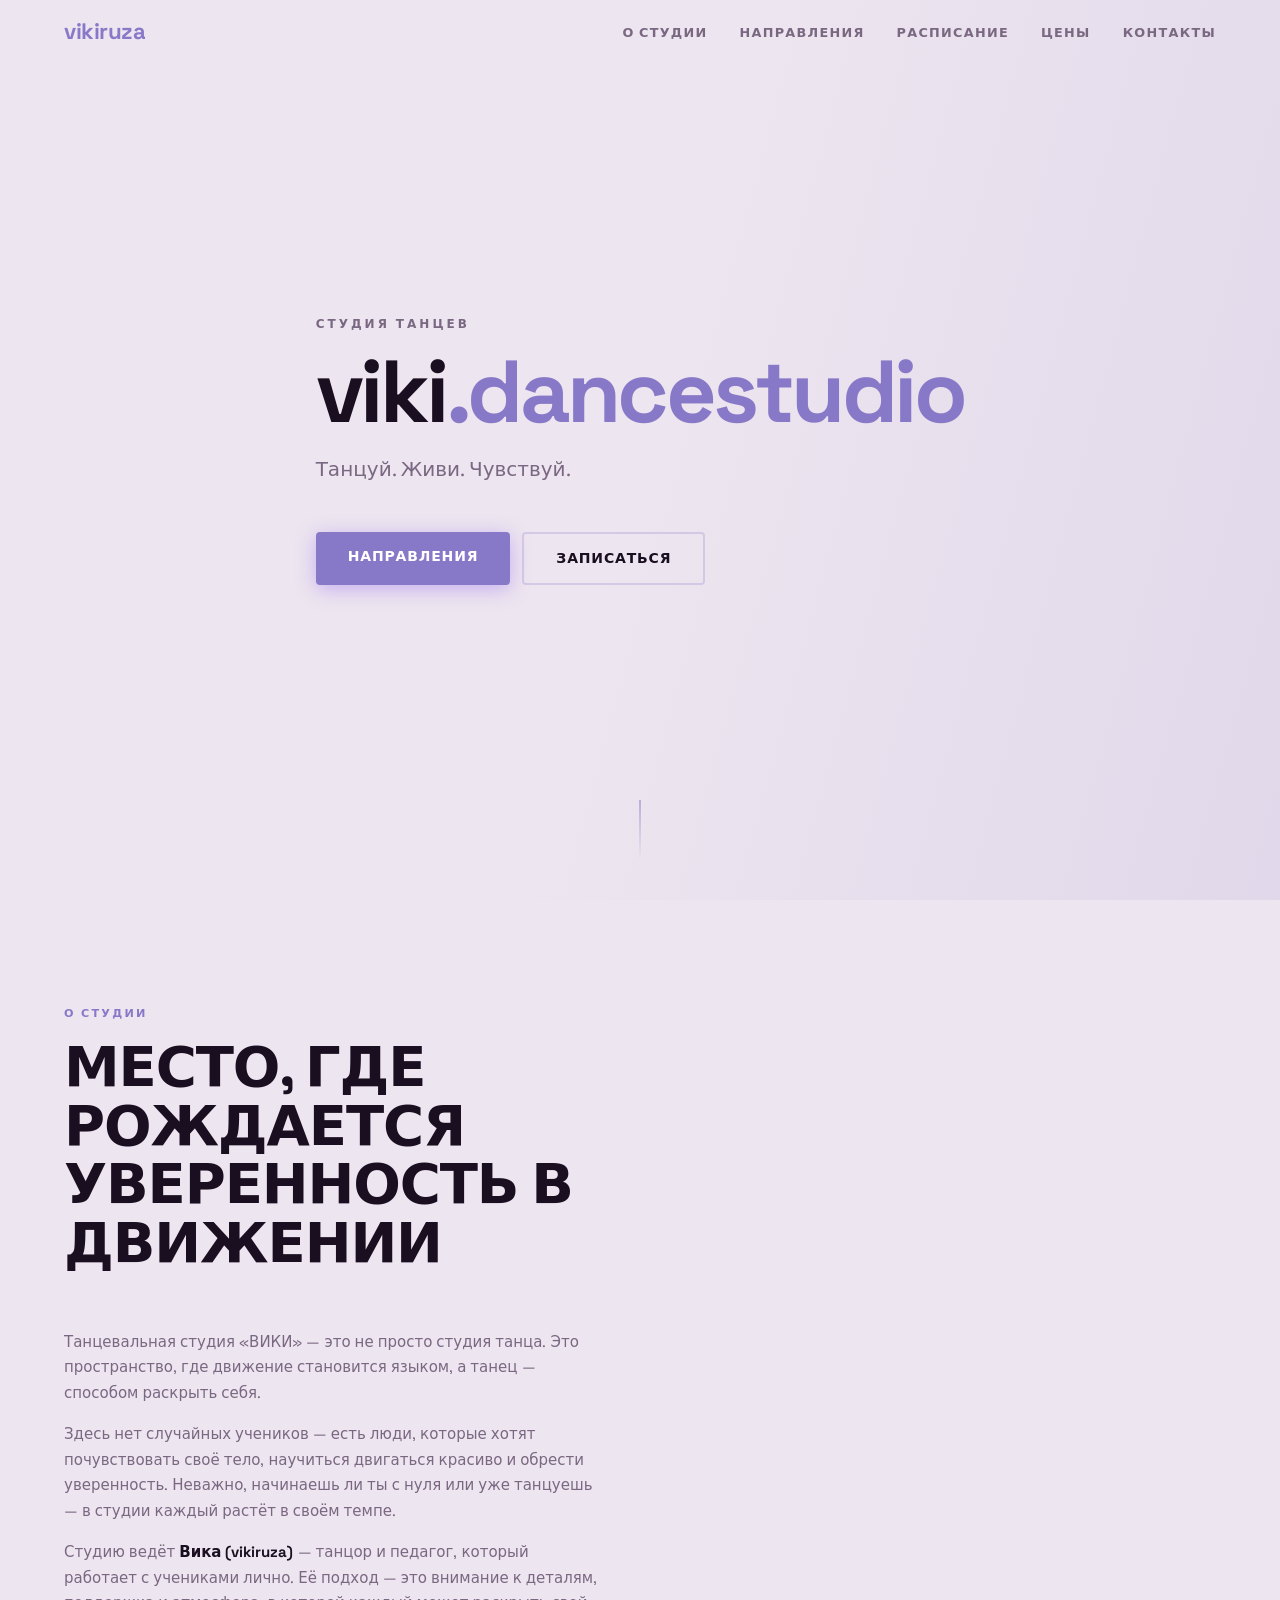
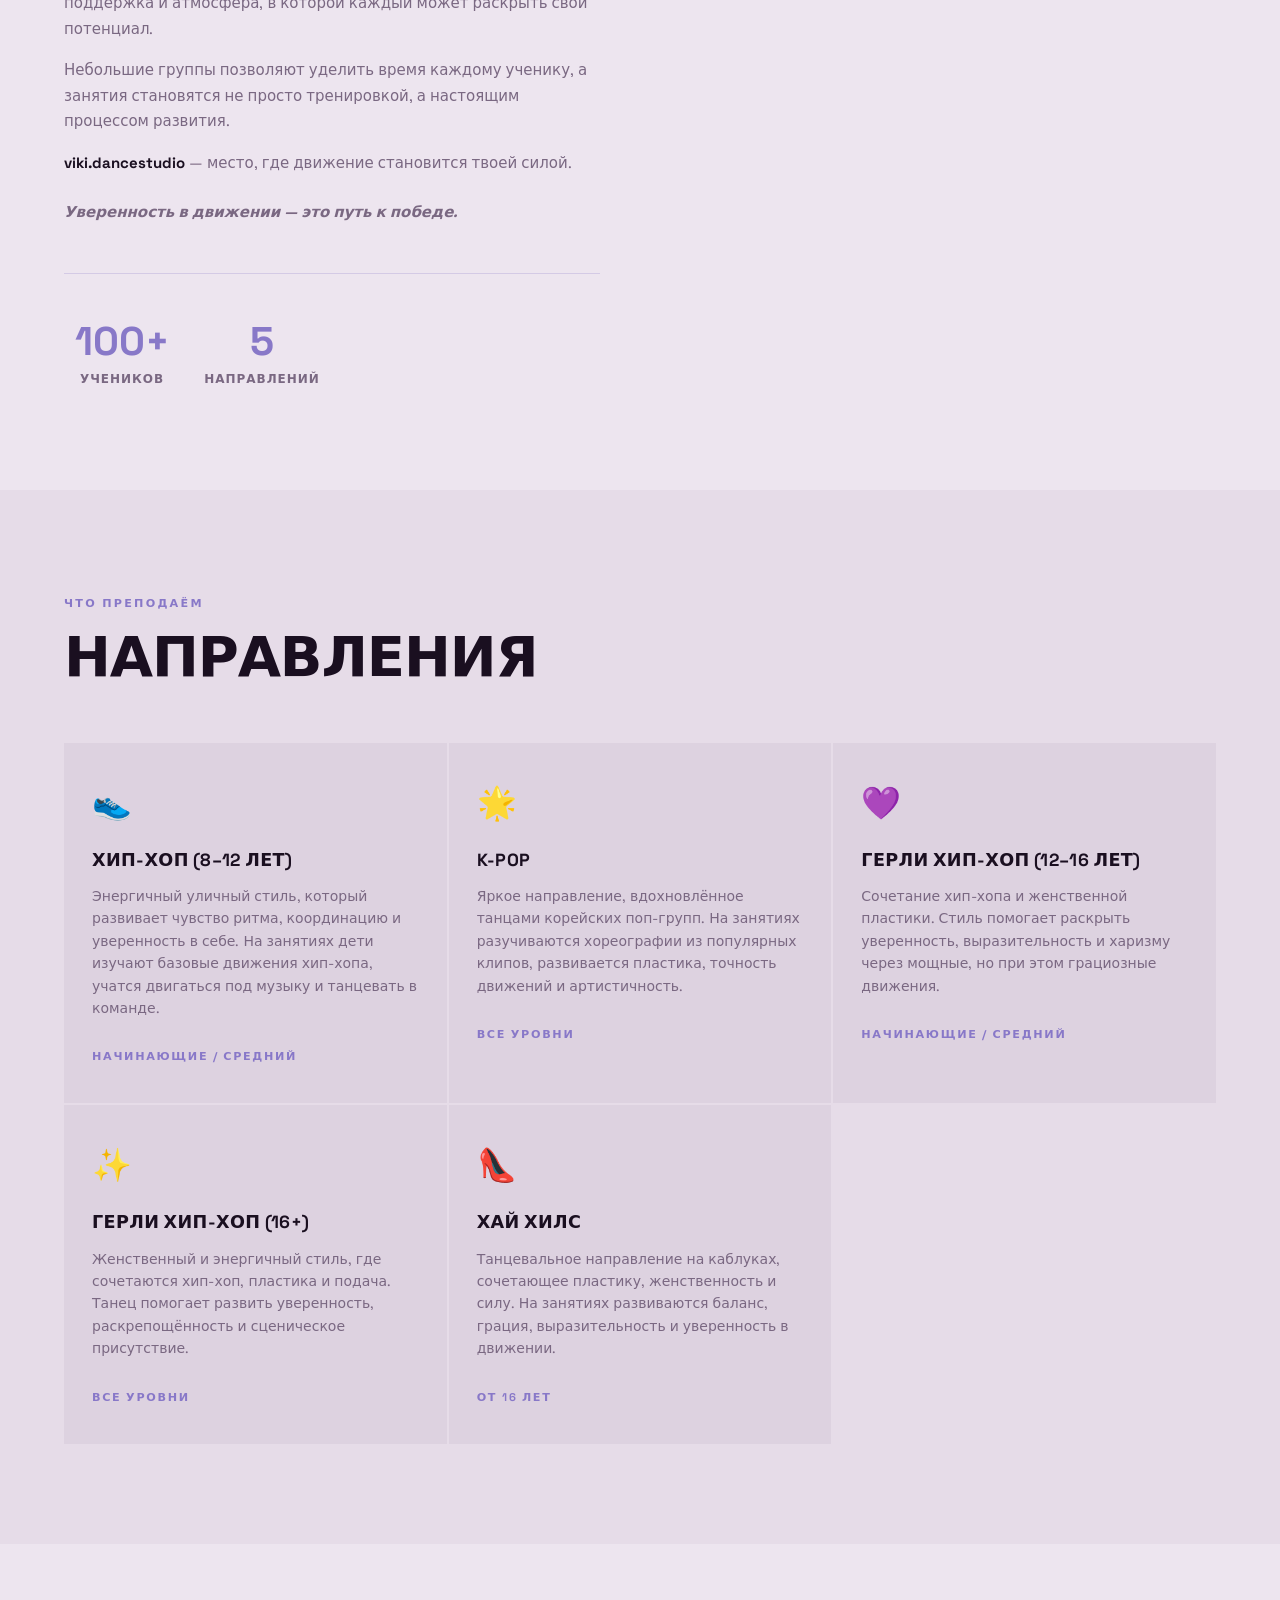
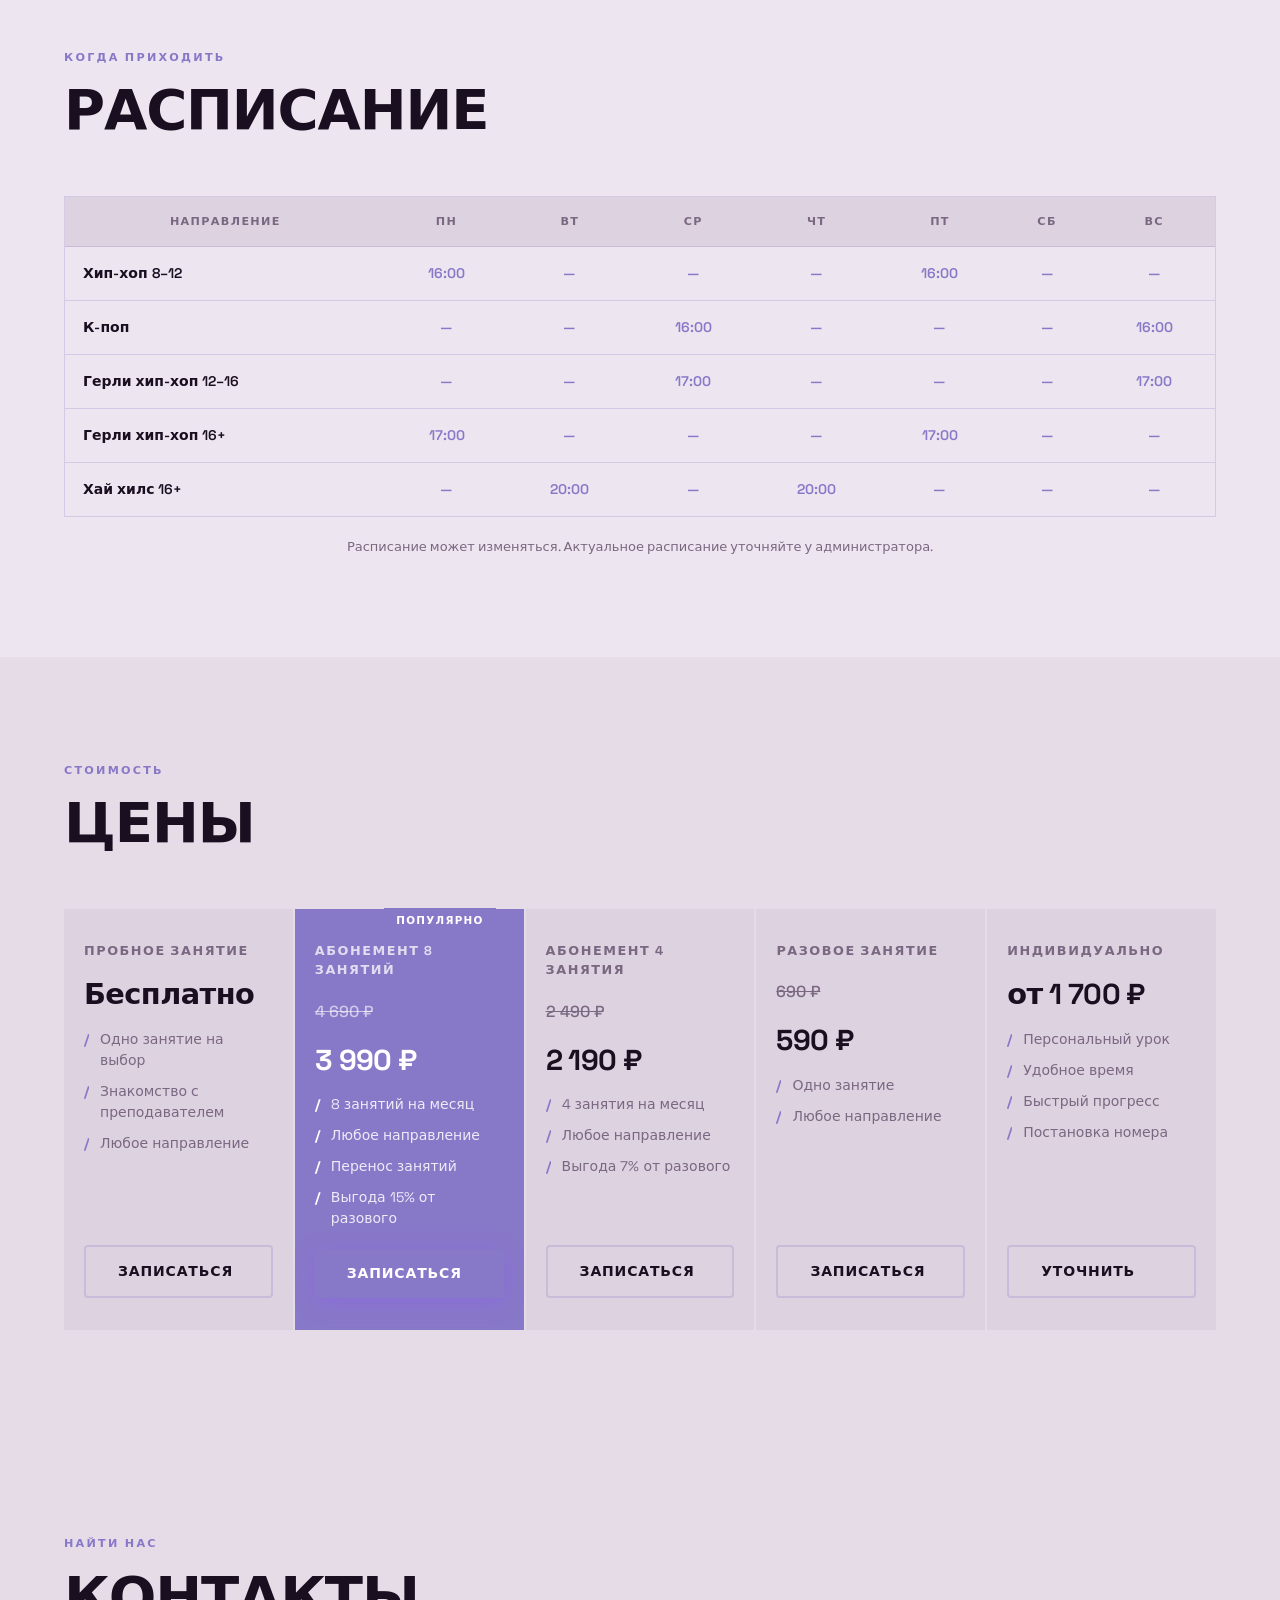
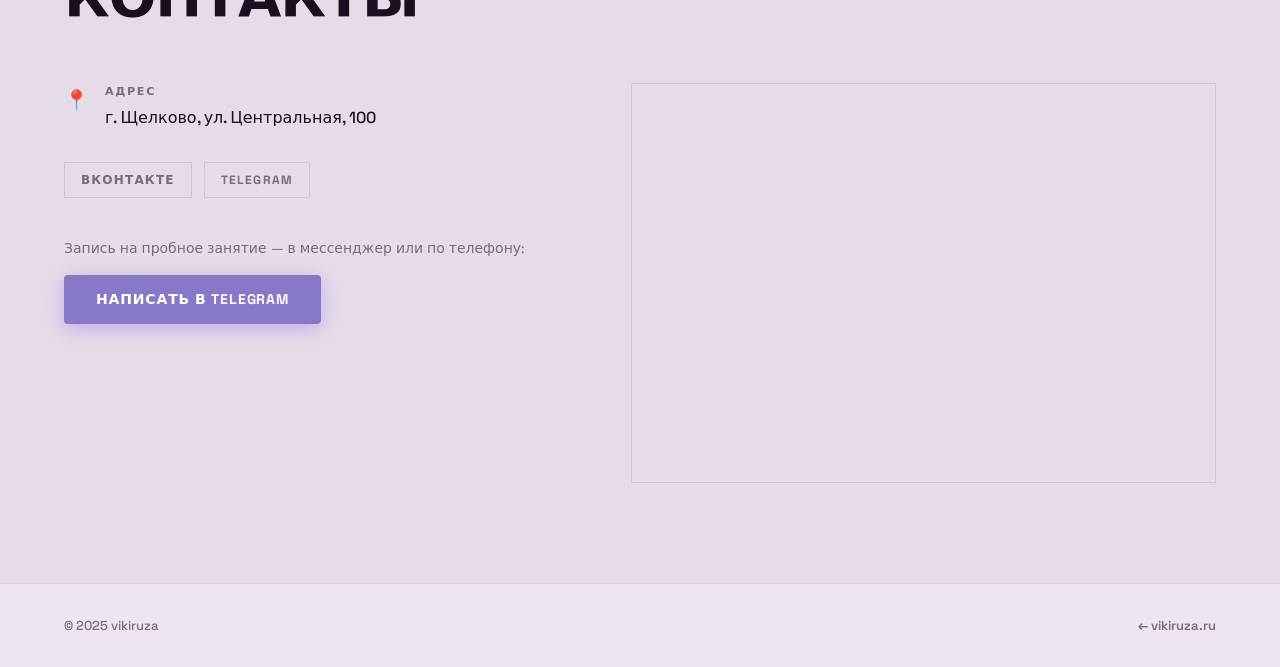
==== commit 3c088202: "rm photos" ====
--- a/dancestudio/index.html
+++ b/dancestudio/index.html
@@ -24,7 +24,6 @@
         <li><a href="#directions">Направления</a></li>
         <li><a href="#schedule">Расписание</a></li>
         <li><a href="#prices">Цены</a></li>
-        <li><a href="#gallery">Галерея</a></li>
         <li><a href="#contacts">Контакты</a></li>
       </ul>
     </nav>
@@ -51,9 +50,6 @@
   <section class="about section" id="about">
     <div class="container">
       <div class="about__grid">
-        <div class="about__image">
-          <img src="../images/about.jpg" alt="Занятия в студии vikiruza" loading="lazy">
-        </div>
         <div class="about__text">
           <span class="label">О студии</span>
           <h2 class="section__title">Место, где рождается уверенность в движении</h2>
@@ -254,31 +250,6 @@
     </div>
   </section>
 
-  <!-- Галерея -->
-  <section class="gallery section" id="gallery">
-    <div class="container">
-      <span class="label">Наша жизнь</span>
-      <h2 class="section__title">Галерея</h2>
-      <div class="gallery__grid">
-        <div class="gallery__item gallery__item--wide">
-          <img src="../images/gallery-1.jpg" alt="Занятия по латине" loading="lazy">
-        </div>
-        <div class="gallery__item">
-          <img src="../images/gallery-2.jpg" alt="Выступление" loading="lazy">
-        </div>
-        <div class="gallery__item">
-          <img src="../images/gallery-3.jpg" alt="Детские занятия" loading="lazy">
-        </div>
-        <div class="gallery__item">
-          <img src="../images/gallery-4.jpg" alt="Отчётный концерт" loading="lazy">
-        </div>
-        <div class="gallery__item gallery__item--wide">
-          <img src="../images/gallery-5.jpg" alt="Хореография" loading="lazy">
-        </div>
-      </div>
-    </div>
-  </section>
-
   <!-- Контакты -->
   <section class="contacts section section--alt" id="contacts">
     <div class="container">
@@ -294,13 +265,12 @@
             </div>
           </div>
           <div class="contacts__socials">
-            <a href="https://www.tiktok.com/@vikiruza" class="social-link" target="_blank" rel="noopener" aria-label="TikTok">TikTok</a>
-            <a href="https://vk.ru/vikiruza" class="social-link" target="_blank" rel="noopener" aria-label="ВКонтакте">ВКонтакте</a>
-            <a href="https://t.me/vikiruza" class="social-link" target="_blank" rel="noopener" aria-label="Telegram">Telegram</a>
+            <a href="https://vk.ru/viki.dancestudio" class="social-link" target="_blank" rel="noopener" aria-label="ВКонтакте">ВКонтакте</a>
+            <a href="https://t.me/vikidancestudio" class="social-link" target="_blank" rel="noopener" aria-label="Telegram">Telegram</a>
           </div>
           <div class="contacts__cta">
             <p>Запись на пробное занятие — в мессенджер или по телефону:</p>
-            <a href="https://t.me/vikiruza" class="btn btn--primary">Написать в Telegram</a>
+            <a href="https://t.me/vikidancestudio" class="btn btn--primary">Написать в Telegram</a>
           </div>
         </div>
         <div class="contacts__map">
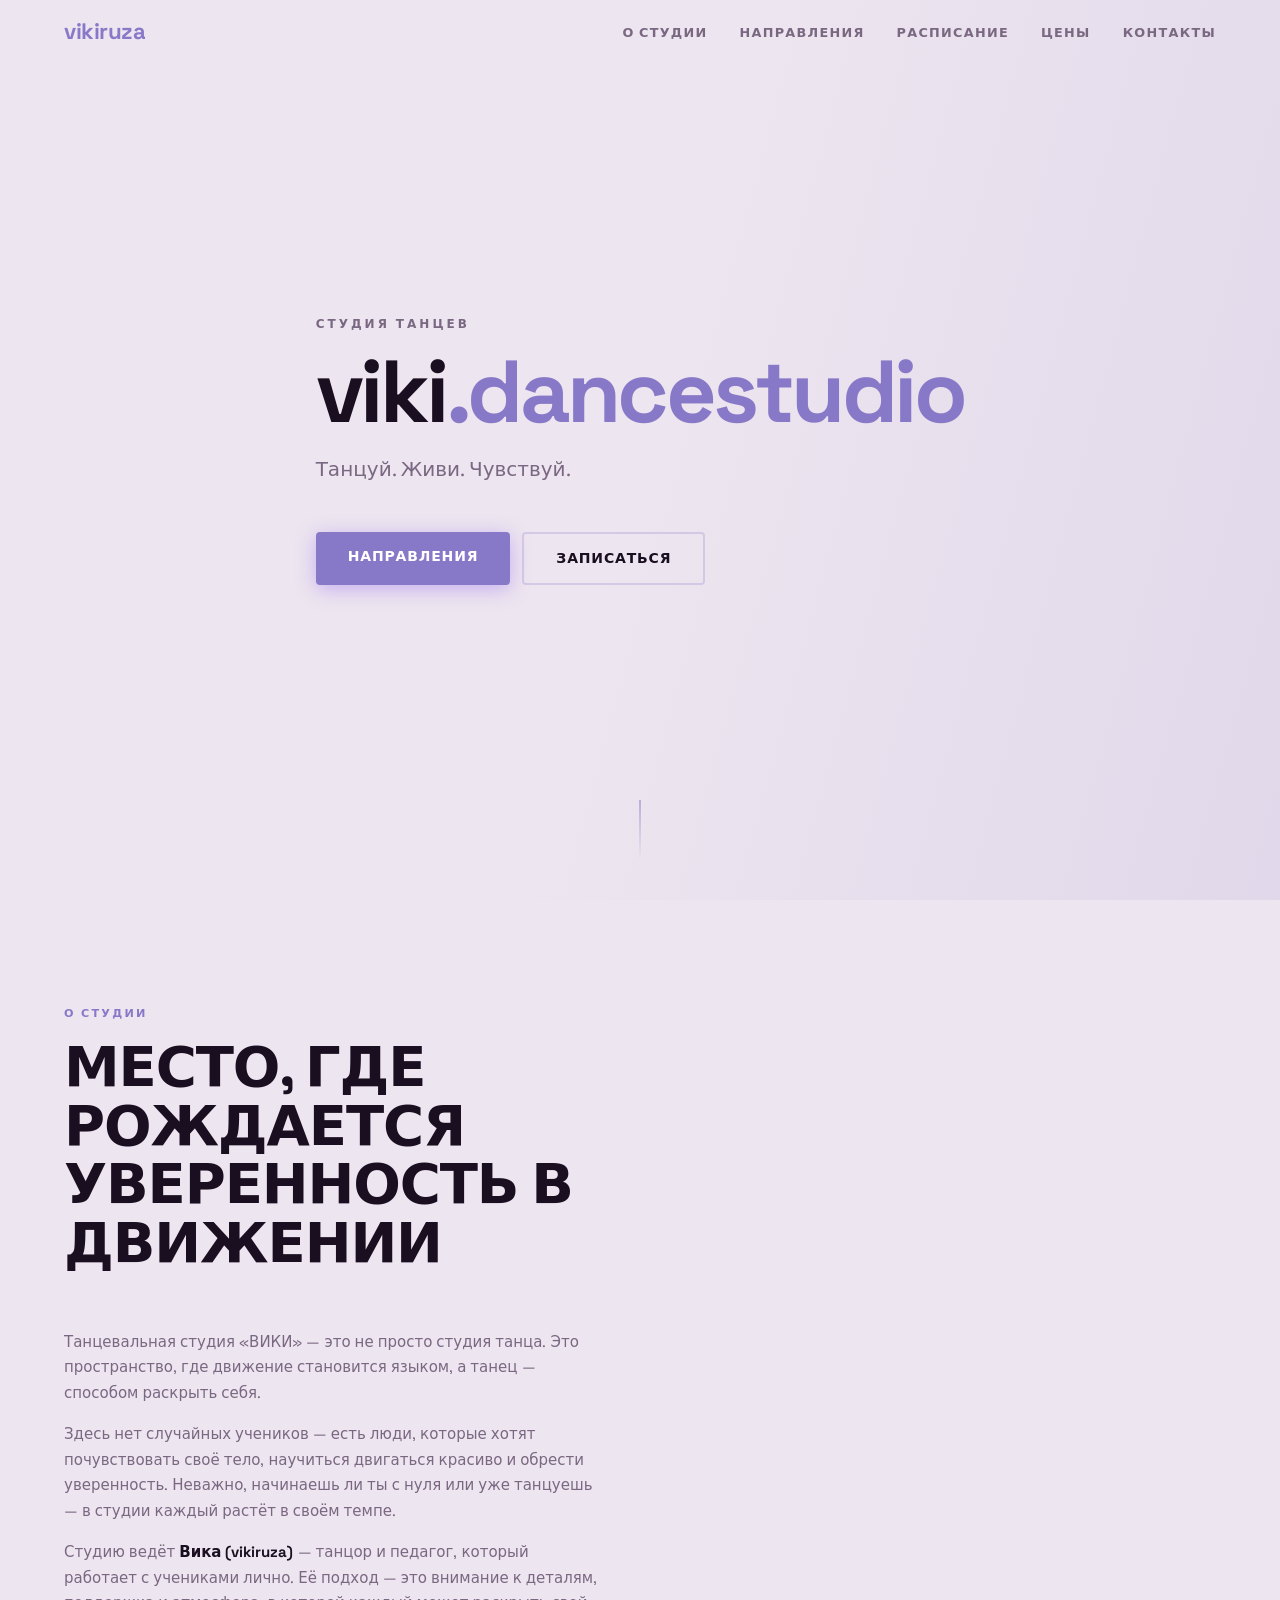
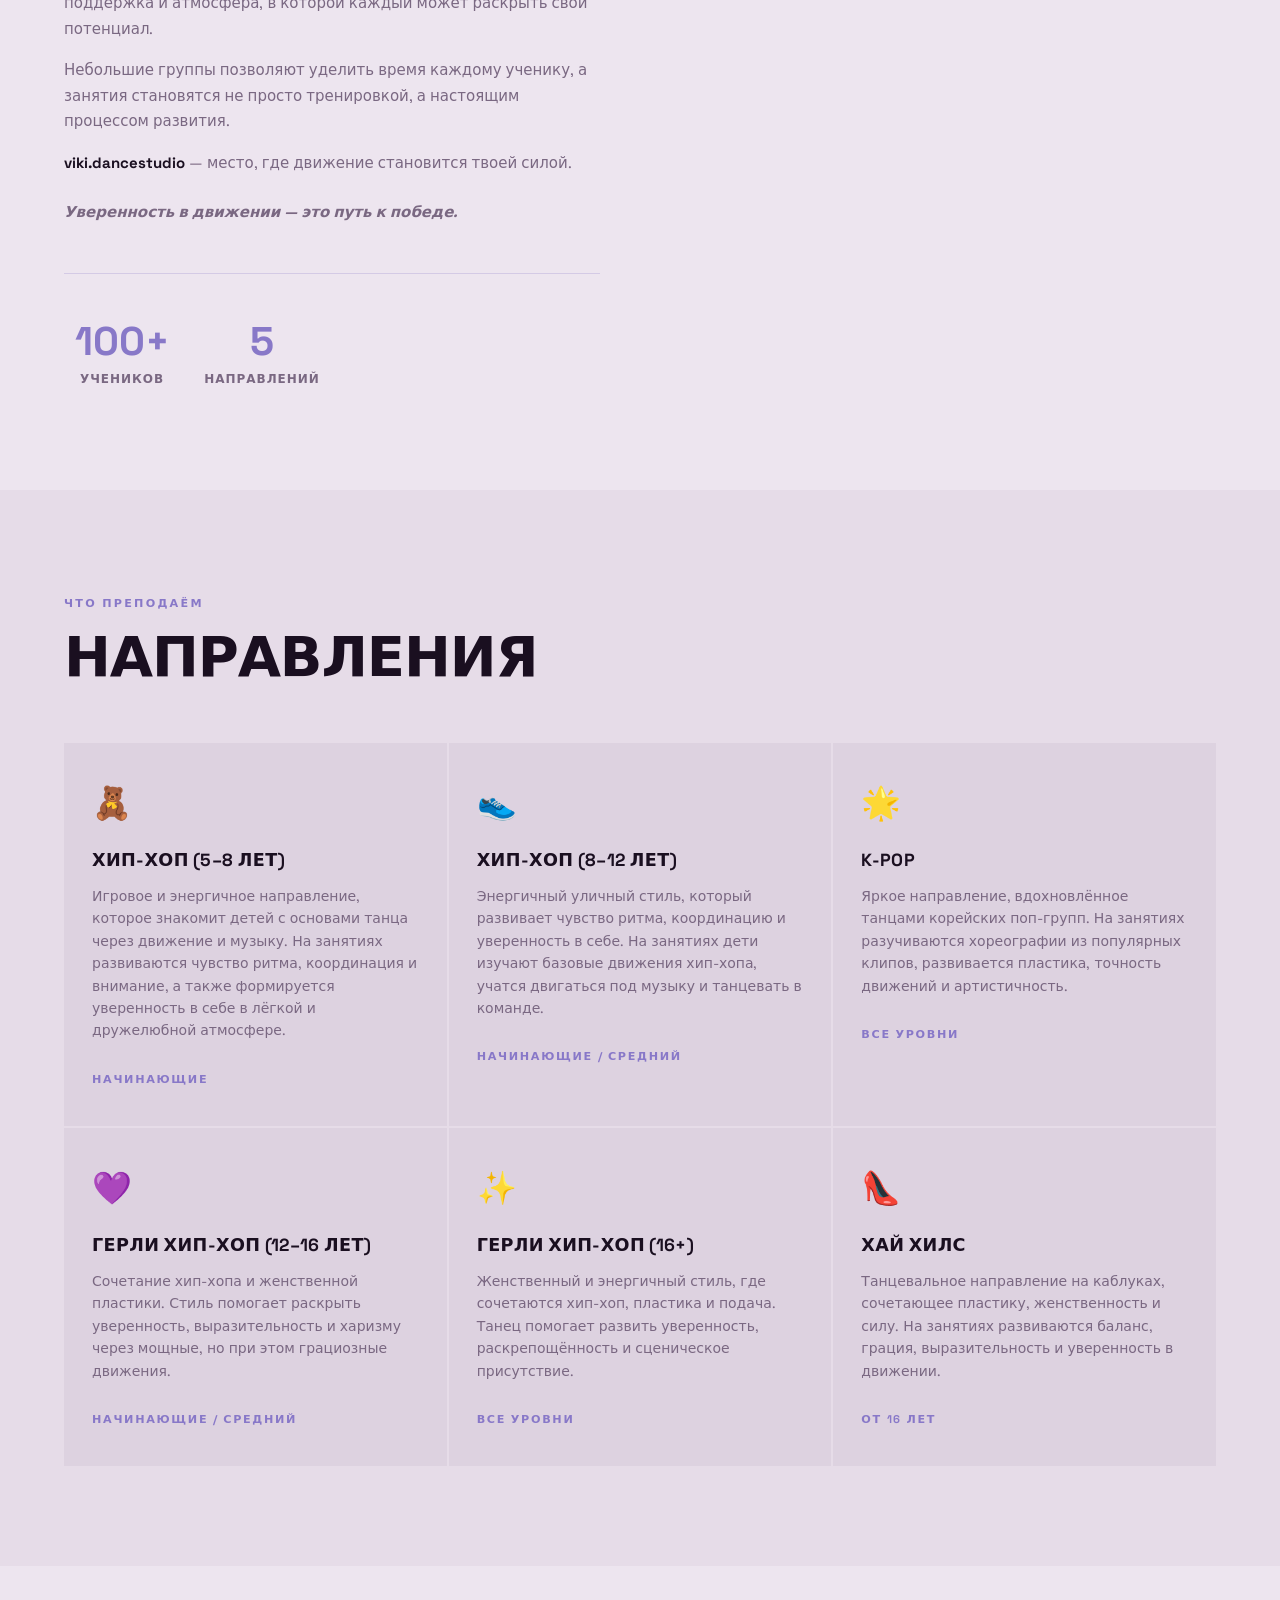
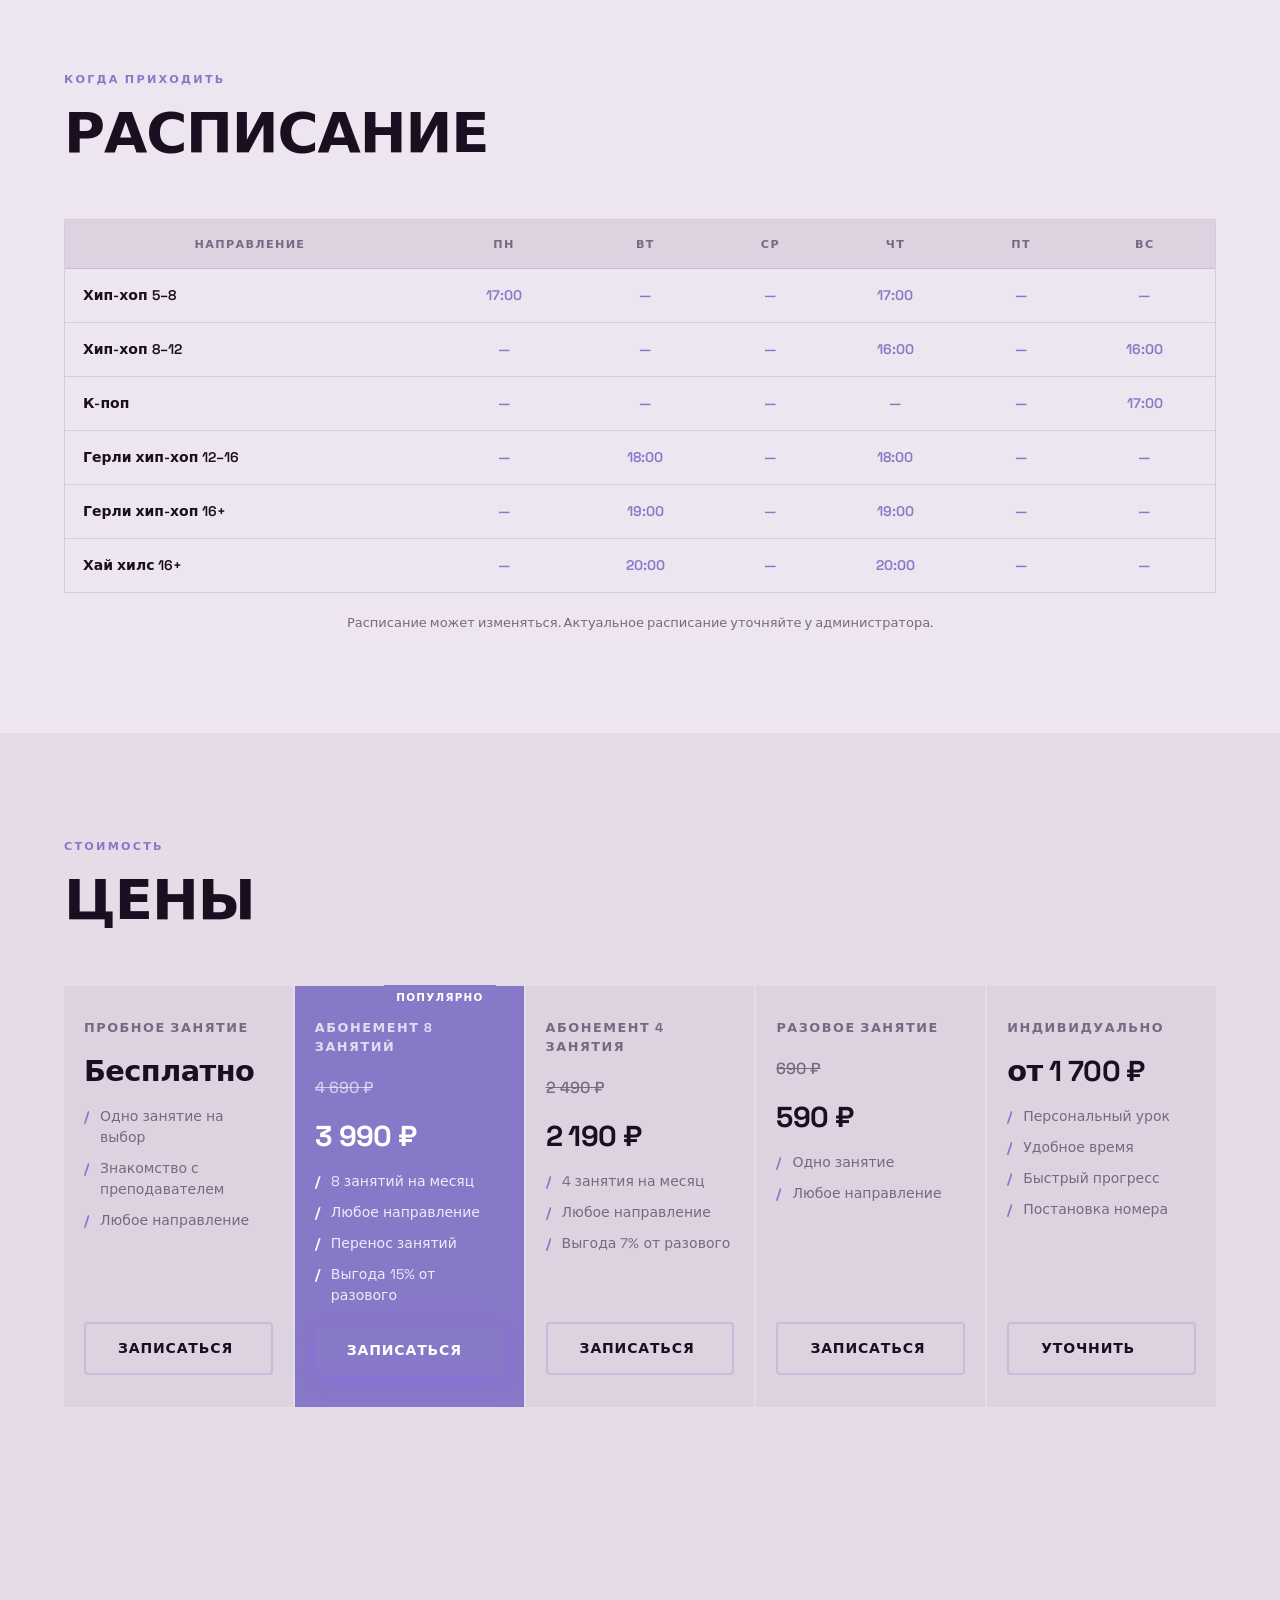
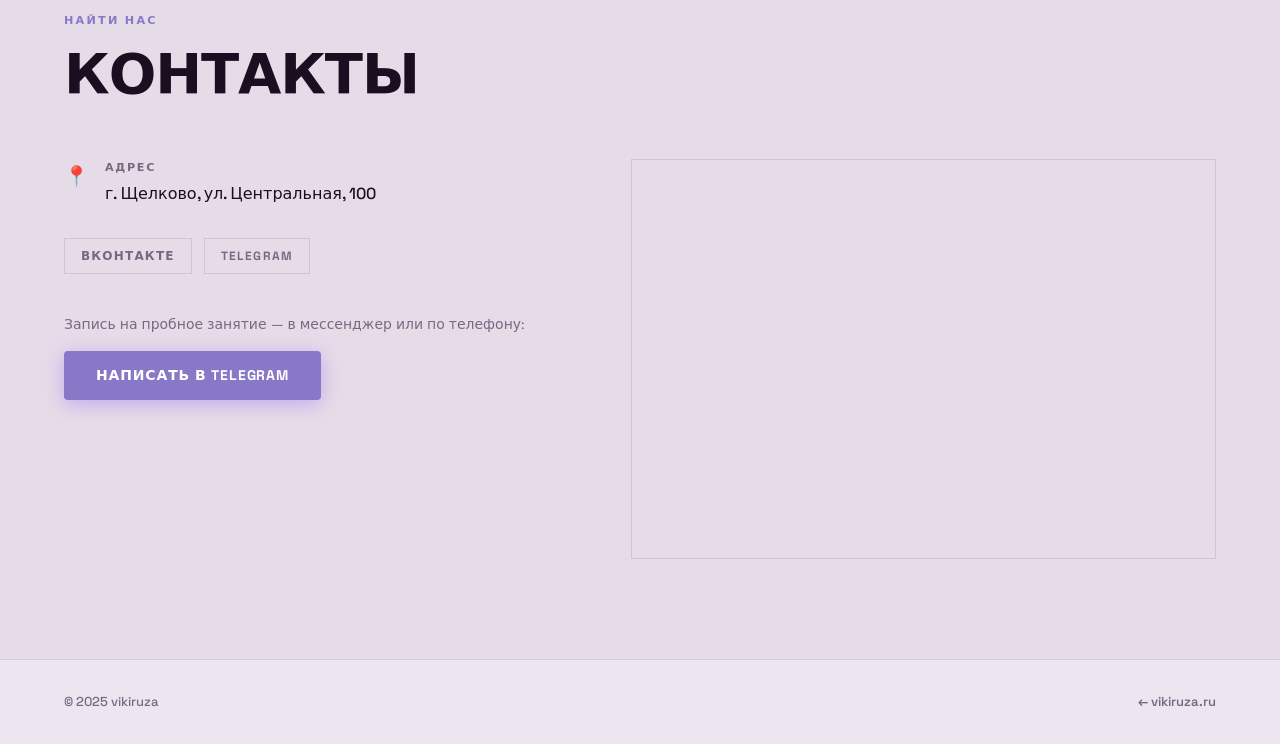
==== commit 7b7f07f3: "+" ====
--- a/dancestudio/index.html
+++ b/dancestudio/index.html
@@ -3,8 +3,8 @@
 <head>
   <meta charset="UTF-8">
   <meta name="viewport" content="width=device-width, initial-scale=1.0">
-  <title>vikiruza — Студия танцев</title>
-  <meta name="description" content="Студия танцев vikiruza — групповые и индивидуальные занятия. Латина, хастл, чувственная хореография.">
+  <title>viki.dancestudio — Танцевальная студия «Вики»</title>
+  <meta name="description" content="ТАНЦЕВАЛЬНАЯ СТУДИЯ «ВИКИ» — место, где движение становится твоей силой. Хип-хоп, кпоп, герли хип-хоп, хайхилс.">
   <link rel="stylesheet" href="../style.css">
   <link rel="preconnect" href="https://fonts.googleapis.com">
   <link rel="preconnect" href="https://fonts.gstatic.com" crossorigin>
@@ -75,6 +75,12 @@
       <h2 class="section__title">Направления</h2>
       <div class="directions__grid">
         <div class="direction-card">
+          <div class="direction-card__icon">🧸</div>
+          <h3>Хип-хоп (5–8 лет)</h3>
+          <p>Игровое и энергичное направление, которое знакомит детей с основами танца через движение и музыку. На занятиях развиваются чувство ритма, координация и внимание, а также формируется уверенность в себе в лёгкой и дружелюбной атмосфере.</p>
+          <span class="direction-card__level">Начинающие</span>
+        </div>
+        <div class="direction-card">
           <div class="direction-card__icon">👟</div>
           <h3>Хип-хоп (8–12 лет)</h3>
           <p>Энергичный уличный стиль, который развивает чувство ритма, координацию и уверенность в себе. На занятиях дети изучают базовые движения хип-хопа, учатся двигаться под музыку и танцевать в команде.</p>
@@ -123,48 +129,52 @@
               <th>Ср</th>
               <th>Чт</th>
               <th>Пт</th>
-              <th>Сб</th>
               <th>Вс</th>
             </tr>
           </thead>
           <tbody>
             <tr>
+              <td>Хип-хоп 5–8</td>
+              <td>17:00</td>
+              <td>—</td>
+              <td>—</td>
+              <td>17:00</td>
+              <td>—</td>
+              <td>—</td>
+            </tr>
+            <tr>
               <td>Хип-хоп 8–12</td>
+              <td>—</td>
+              <td>—</td>
+              <td>—</td>
               <td>16:00</td>
               <td>—</td>
-              <td>—</td>
-              <td>—</td>
               <td>16:00</td>
-              <td>—</td>
-              <td>—</td>
             </tr>
             <tr>
               <td>К-поп</td>
               <td>—</td>
               <td>—</td>
-              <td>16:00</td>
-              <td>—</td>
-              <td>—</td>
-              <td>—</td>
-              <td>16:00</td>
+              <td>—</td>
+              <td>—</td>
+              <td>—</td>
+              <td>17:00</td>
             </tr>
             <tr>
               <td>Герли хип-хоп 12–16</td>
               <td>—</td>
-              <td>—</td>
-              <td>17:00</td>
-              <td>—</td>
-              <td>—</td>
-              <td>—</td>
-              <td>17:00</td>
+              <td>18:00</td>
+              <td>—</td>
+              <td>18:00</td>
+              <td>—</td>
+              <td>—</td>
             </tr>
             <tr>
               <td>Герли хип-хоп 16+</td>
-              <td>17:00</td>
-              <td>—</td>
-              <td>—</td>
-              <td>—</td>
-              <td>17:00</td>
+              <td>—</td>
+              <td>19:00</td>
+              <td>—</td>
+              <td>19:00</td>
               <td>—</td>
               <td>—</td>
             </tr>
@@ -174,7 +184,6 @@
               <td>20:00</td>
               <td>—</td>
               <td>20:00</td>
-              <td>—</td>
               <td>—</td>
               <td>—</td>
             </tr>
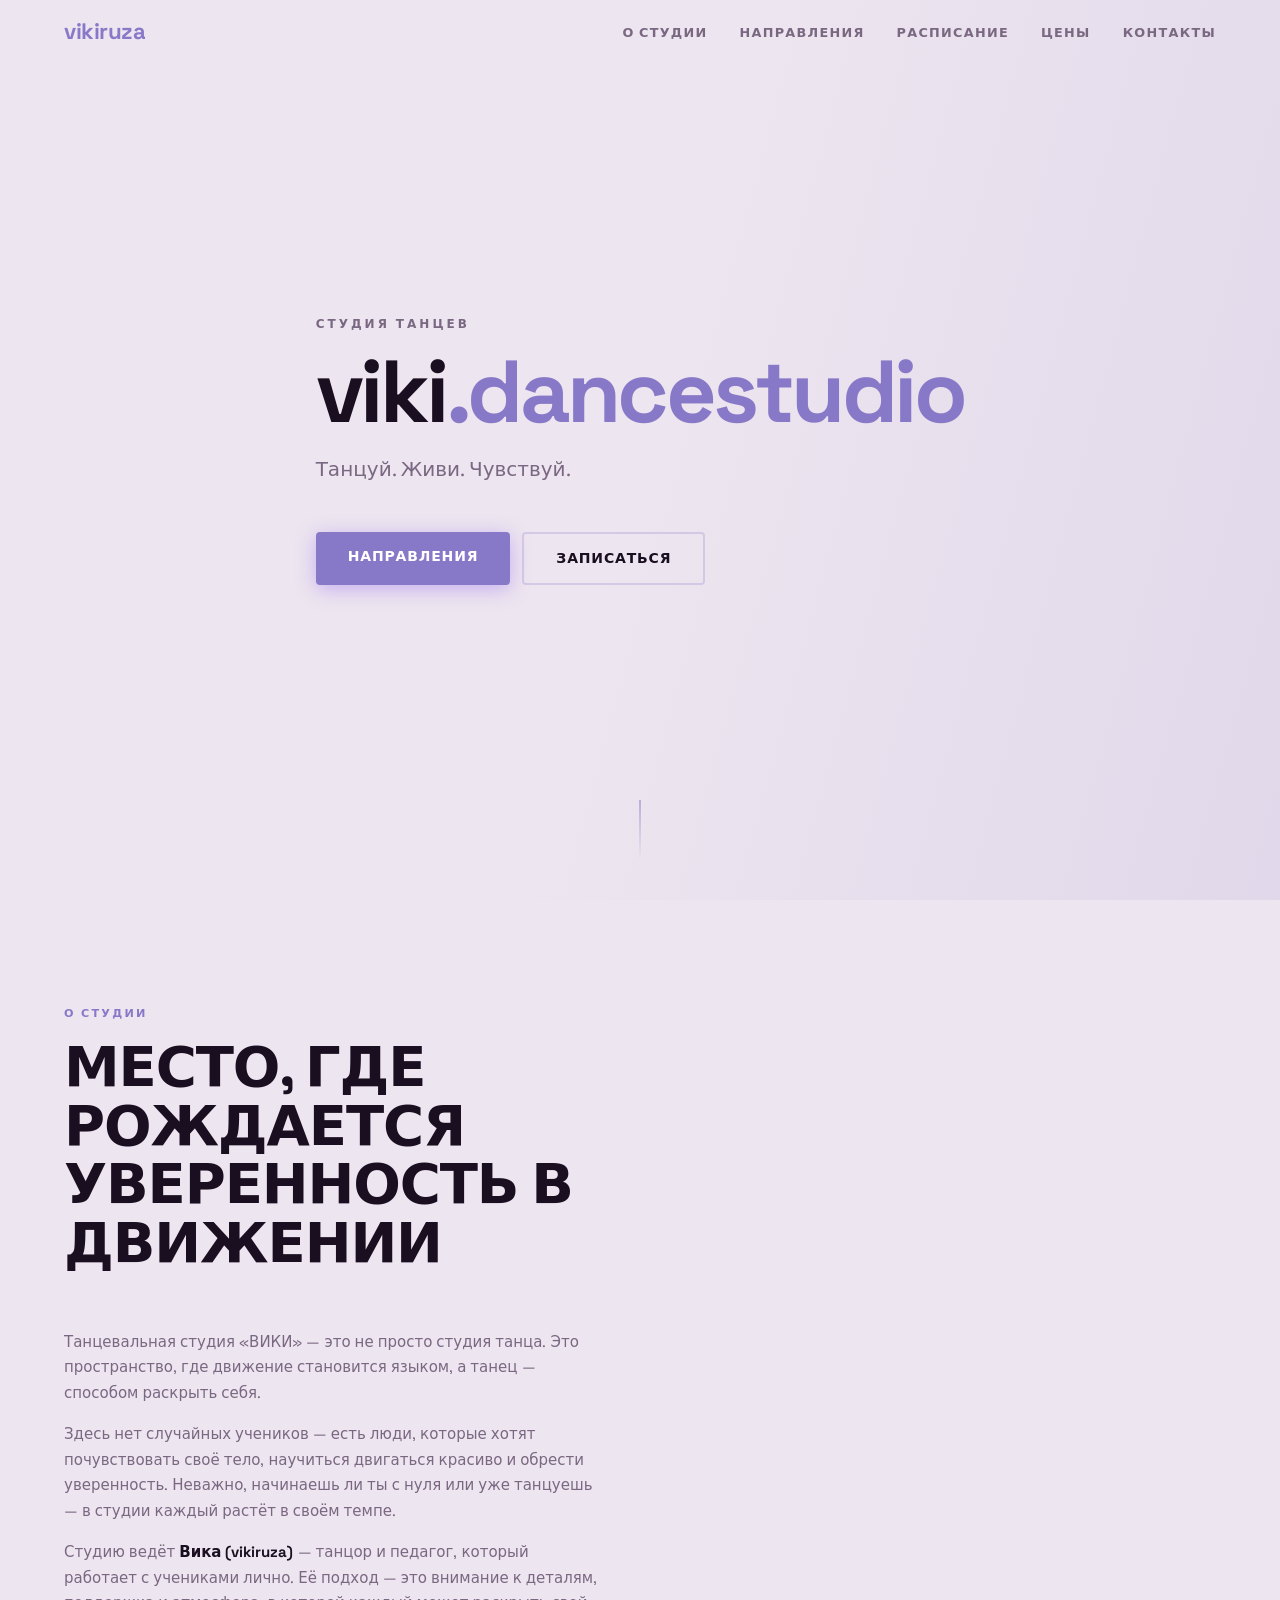
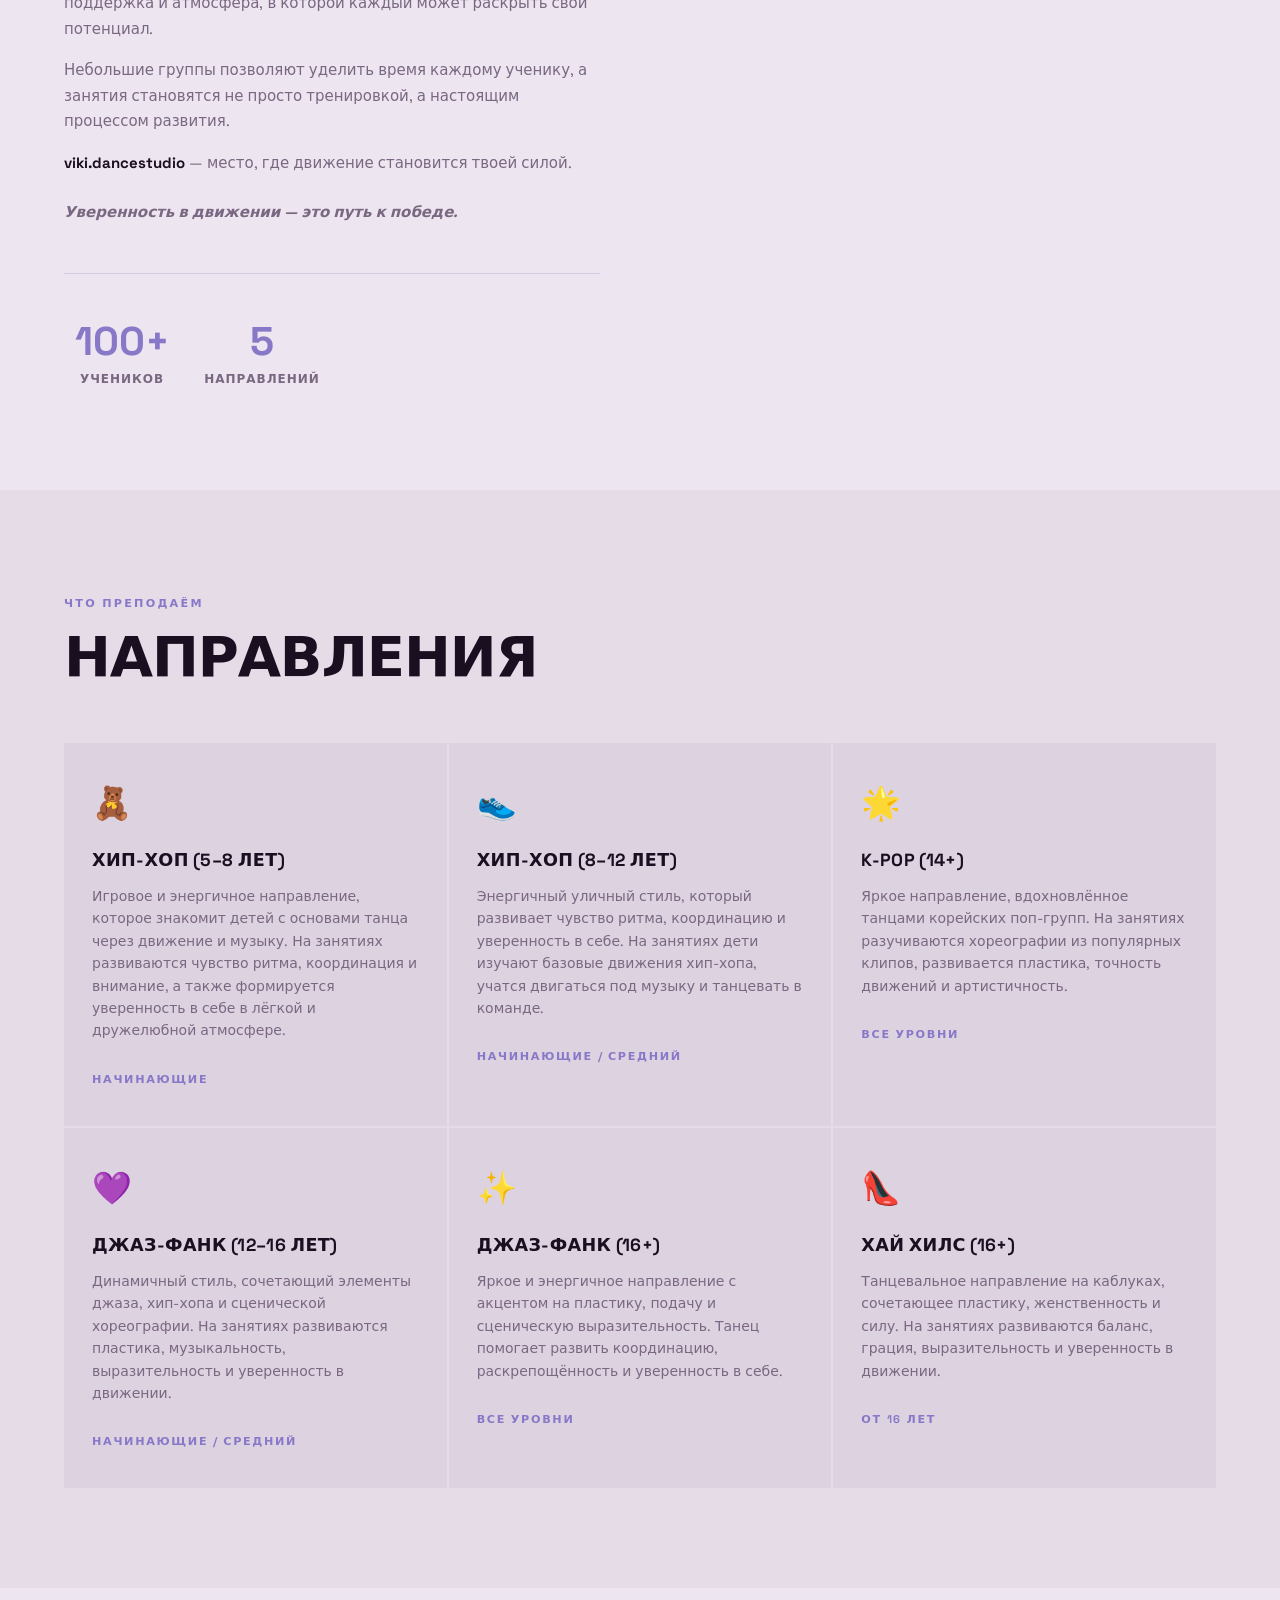
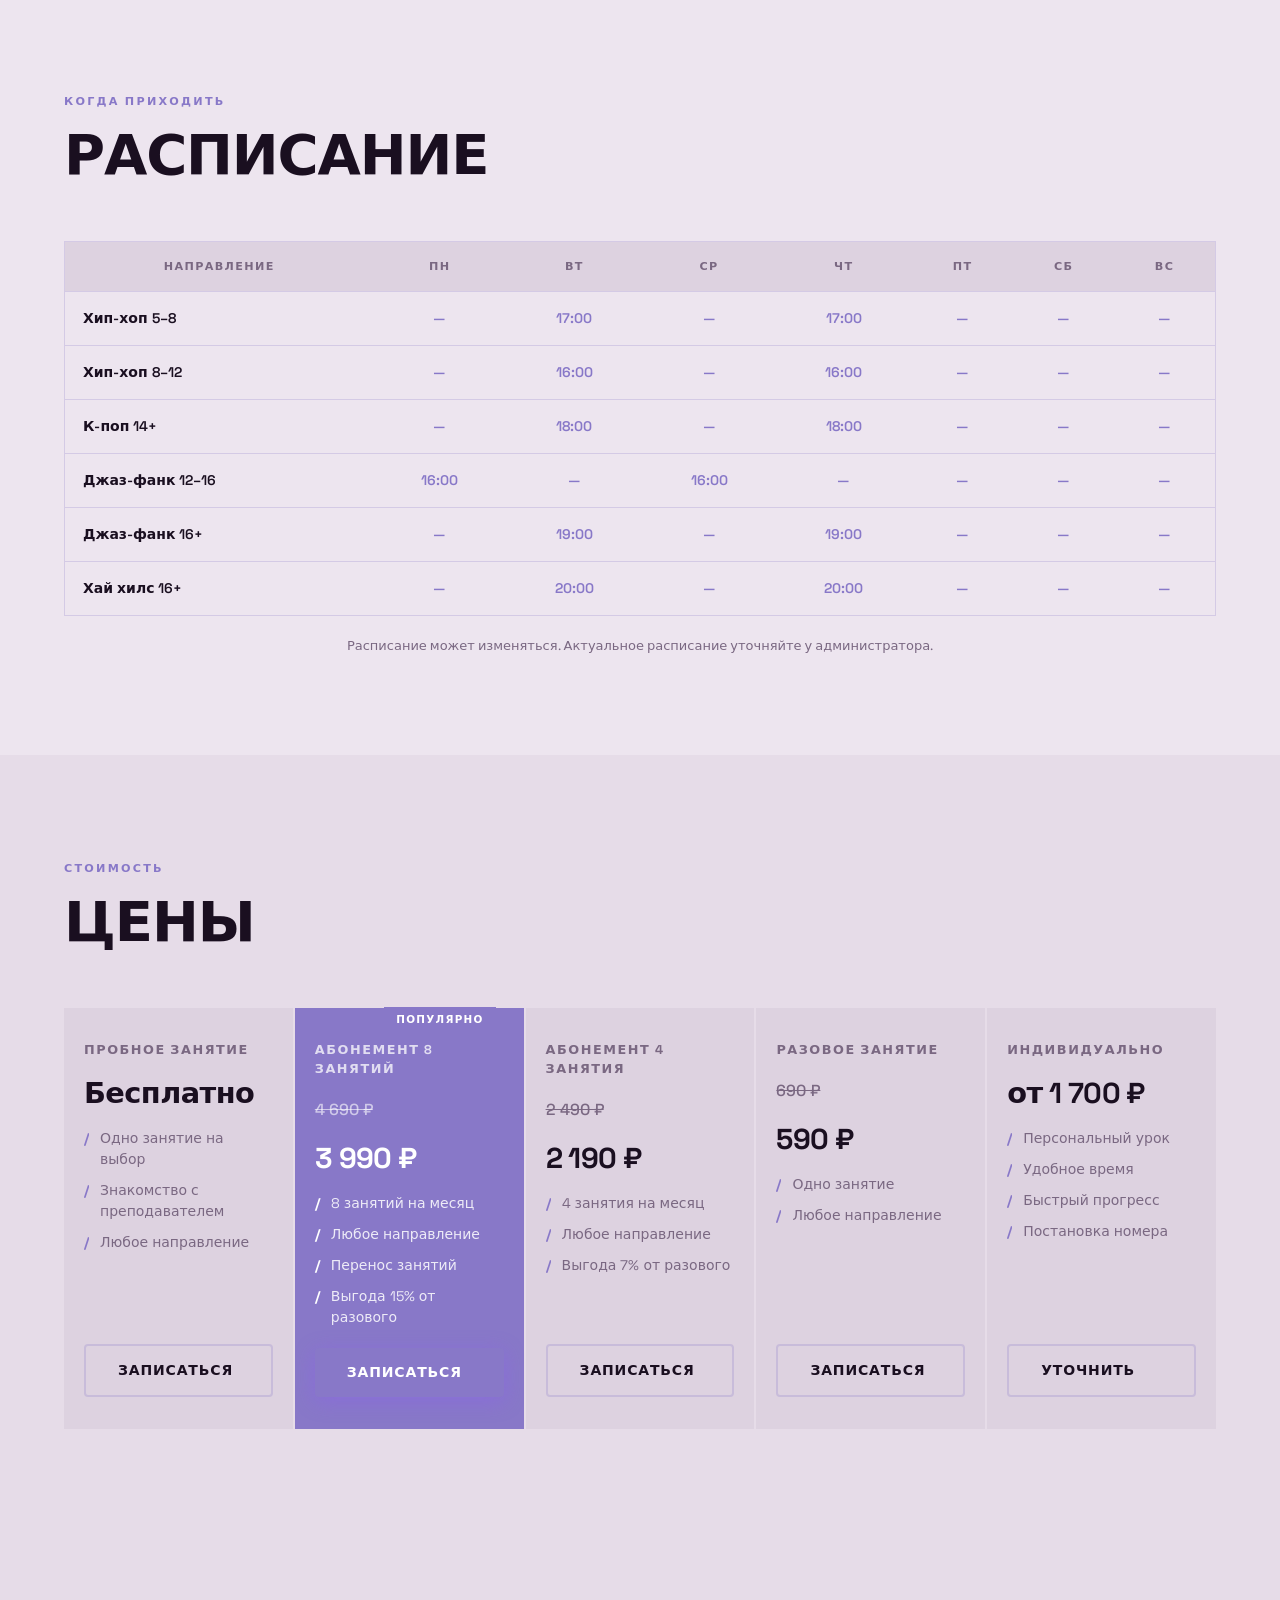
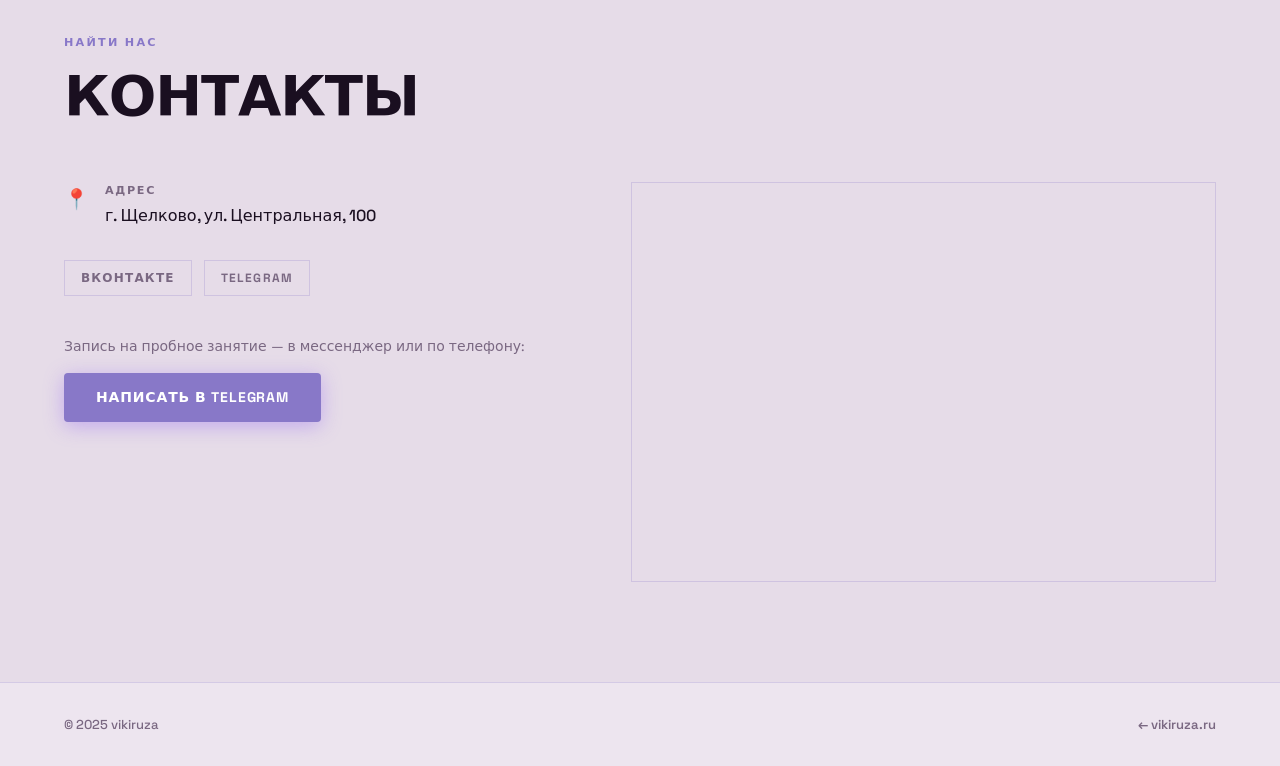
==== commit 3deb19d7: "Update dance studio schedule and directions" ====
--- a/dancestudio/index.html
+++ b/dancestudio/index.html
@@ -4,7 +4,7 @@
   <meta charset="UTF-8">
   <meta name="viewport" content="width=device-width, initial-scale=1.0">
   <title>viki.dancestudio — Танцевальная студия «Вики»</title>
-  <meta name="description" content="ТАНЦЕВАЛЬНАЯ СТУДИЯ «ВИКИ» — место, где движение становится твоей силой. Хип-хоп, кпоп, герли хип-хоп, хайхилс.">
+  <meta name="description" content="ТАНЦЕВАЛЬНАЯ СТУДИЯ «ВИКИ» — место, где движение становится твоей силой. Хип-хоп, K-pop, джаз-фанк, хай-хилс.">
   <link rel="stylesheet" href="../style.css">
   <link rel="preconnect" href="https://fonts.googleapis.com">
   <link rel="preconnect" href="https://fonts.gstatic.com" crossorigin>
@@ -88,25 +88,25 @@
         </div>
         <div class="direction-card">
           <div class="direction-card__icon">🌟</div>
-          <h3>K-POP</h3>
+          <h3>K-POP (14+)</h3>
           <p>Яркое направление, вдохновлённое танцами корейских поп-групп. На занятиях разучиваются хореографии из популярных клипов, развивается пластика, точность движений и артистичность.</p>
           <span class="direction-card__level">Все уровни</span>
         </div>
         <div class="direction-card">
           <div class="direction-card__icon">💜</div>
-          <h3>Герли хип-хоп (12–16 лет)</h3>
-          <p>Сочетание хип-хопа и женственной пластики. Стиль помогает раскрыть уверенность, выразительность и харизму через мощные, но при этом грациозные движения.</p>
+          <h3>Джаз-фанк (12–16 лет)</h3>
+          <p>Динамичный стиль, сочетающий элементы джаза, хип-хопа и сценической хореографии. На занятиях развиваются пластика, музыкальность, выразительность и уверенность в движении.</p>
           <span class="direction-card__level">Начинающие / Средний</span>
         </div>
         <div class="direction-card">
           <div class="direction-card__icon">✨</div>
-          <h3>Герли хип-хоп (16+)</h3>
-          <p>Женственный и энергичный стиль, где сочетаются хип-хоп, пластика и подача. Танец помогает развить уверенность, раскрепощённость и сценическое присутствие.</p>
+          <h3>Джаз-фанк (16+)</h3>
+          <p>Яркое и энергичное направление с акцентом на пластику, подачу и сценическую выразительность. Танец помогает развить координацию, раскрепощённость и уверенность в себе.</p>
           <span class="direction-card__level">Все уровни</span>
         </div>
         <div class="direction-card">
           <div class="direction-card__icon">👠</div>
-          <h3>Хай хилс</h3>
+          <h3>Хай хилс (16+)</h3>
           <p>Танцевальное направление на каблуках, сочетающее пластику, женственность и силу. На занятиях развиваются баланс, грация, выразительность и уверенность в движении.</p>
           <span class="direction-card__level">От 16 лет</span>
         </div>
@@ -129,54 +129,60 @@
               <th>Ср</th>
               <th>Чт</th>
               <th>Пт</th>
+              <th>Сб</th>
               <th>Вс</th>
             </tr>
           </thead>
           <tbody>
             <tr>
               <td>Хип-хоп 5–8</td>
+              <td>—</td>
               <td>17:00</td>
               <td>—</td>
-              <td>—</td>
               <td>17:00</td>
               <td>—</td>
               <td>—</td>
+              <td>—</td>
             </tr>
             <tr>
               <td>Хип-хоп 8–12</td>
               <td>—</td>
-              <td>—</td>
-              <td>—</td>
               <td>16:00</td>
               <td>—</td>
               <td>16:00</td>
-            </tr>
-            <tr>
-              <td>К-поп</td>
-              <td>—</td>
-              <td>—</td>
-              <td>—</td>
-              <td>—</td>
-              <td>—</td>
-              <td>17:00</td>
-            </tr>
-            <tr>
-              <td>Герли хип-хоп 12–16</td>
+              <td>—</td>
+              <td>—</td>
+              <td>—</td>
+            </tr>
+            <tr>
+              <td>К-поп 14+</td>
               <td>—</td>
               <td>18:00</td>
               <td>—</td>
               <td>18:00</td>
               <td>—</td>
               <td>—</td>
-            </tr>
-            <tr>
-              <td>Герли хип-хоп 16+</td>
+              <td>—</td>
+            </tr>
+            <tr>
+              <td>Джаз-фанк 12–16</td>
+              <td>16:00</td>
+              <td>—</td>
+              <td>16:00</td>
+              <td>—</td>
+              <td>—</td>
+              <td>—</td>
+              <td>—</td>
+            </tr>
+            <tr>
+              <td>Джаз-фанк 16+</td>
               <td>—</td>
               <td>19:00</td>
               <td>—</td>
               <td>19:00</td>
               <td>—</td>
               <td>—</td>
+              <td>—</td>
             </tr>
             <tr>
               <td>Хай хилс 16+</td>
@@ -184,6 +190,7 @@
               <td>20:00</td>
               <td>—</td>
               <td>20:00</td>
+              <td>—</td>
               <td>—</td>
               <td>—</td>
             </tr>
